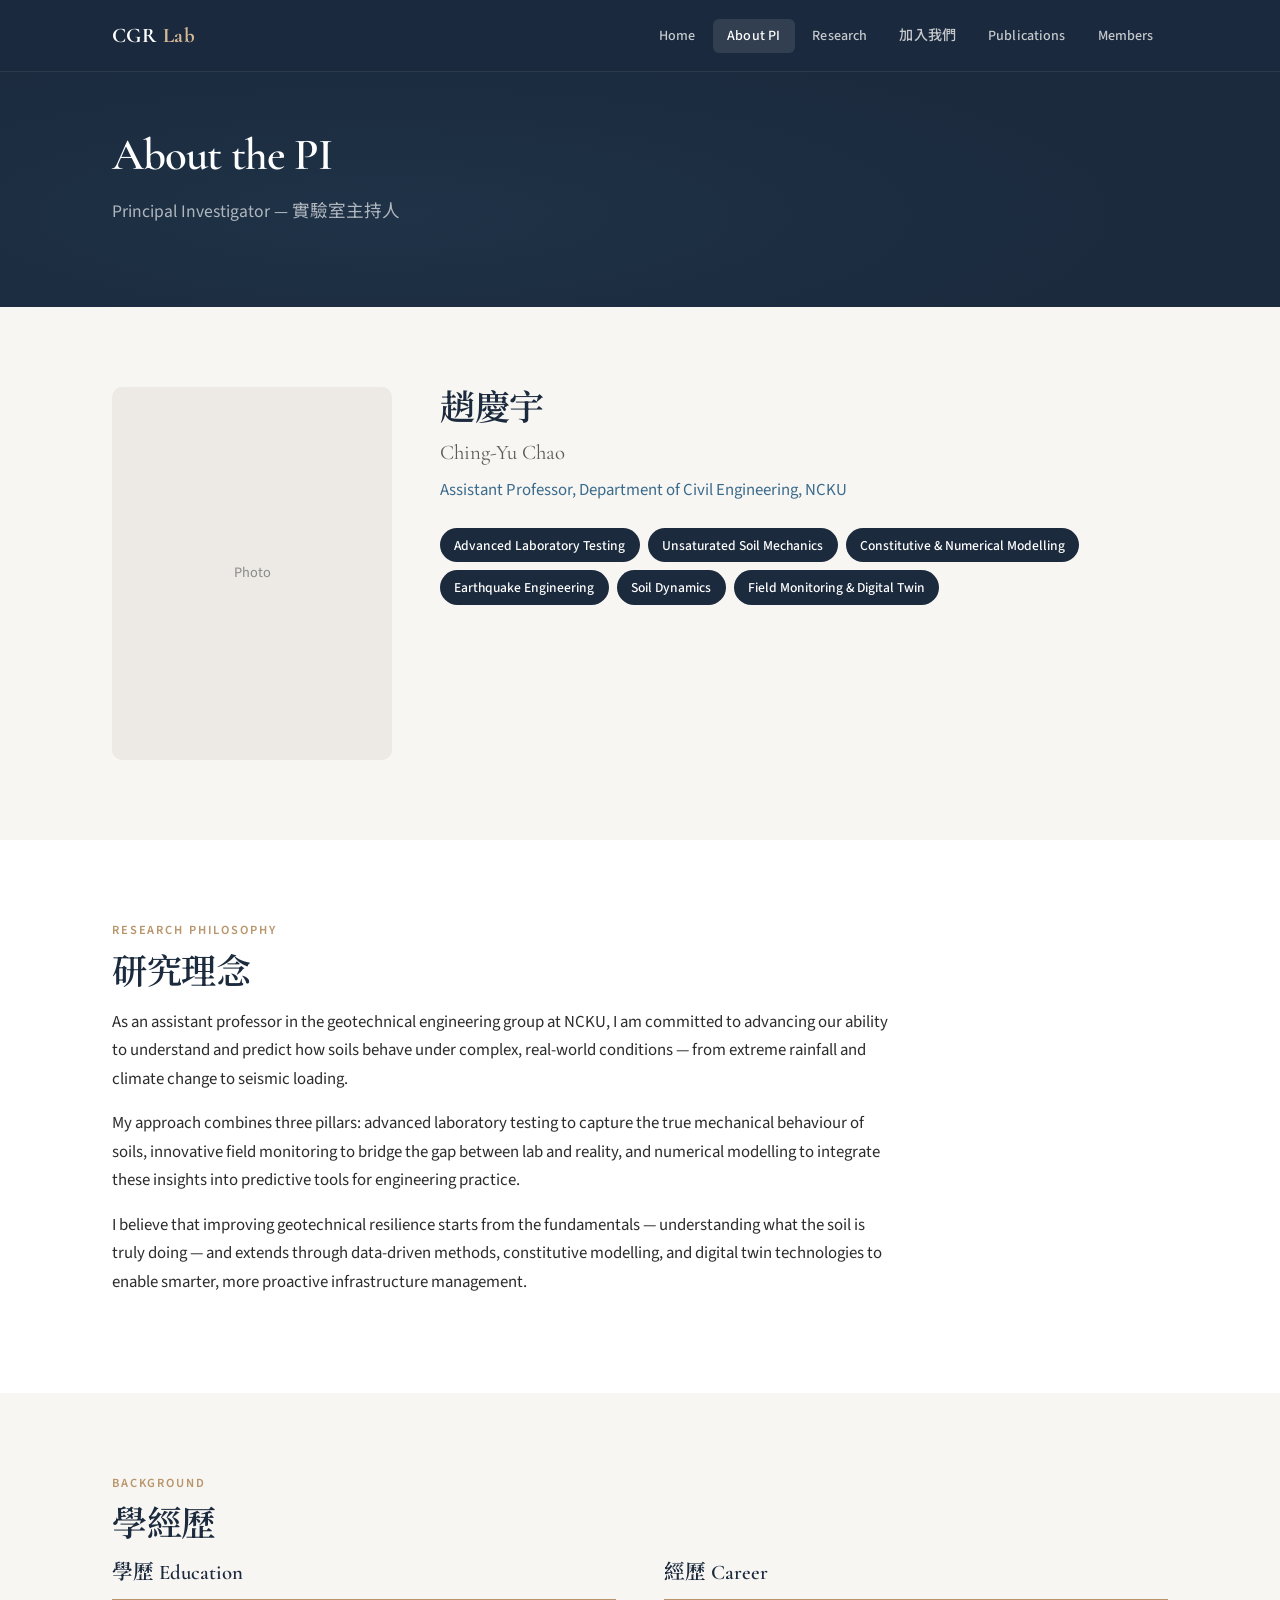
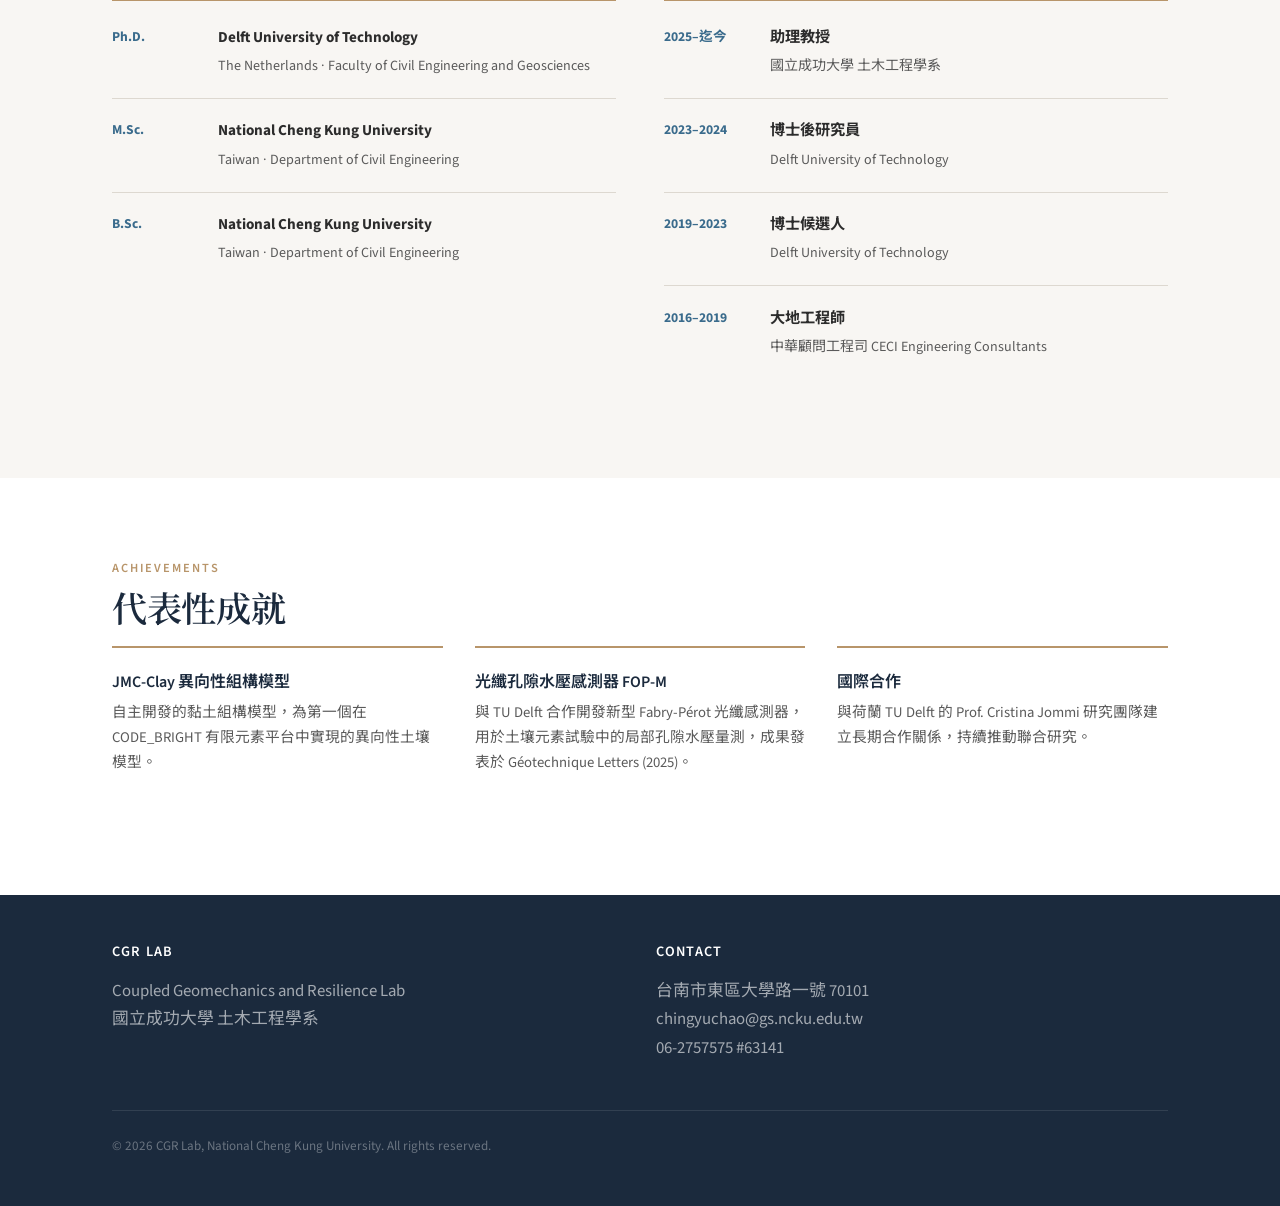
==== about.html @ b6aa6301 "Add files via upload CGR Lab website v.0" ====
<!DOCTYPE html>
<html lang="zh-Hant">
<head>
  <meta charset="UTF-8">
  <meta name="viewport" content="width=device-width, initial-scale=1.0">
  <title>About the PI — CGR Lab | NCKU</title>
  <meta name="description" content="Ching-Yu Chao, Assistant Professor at NCKU. Research on unsaturated soil mechanics, constitutive modelling, and geotechnical monitoring.">
  <link rel="stylesheet" href="style.css">
</head>
<body>

<nav class="nav">
  <div class="container">
    <a href="index.html" class="nav-logo">CGR <span>Lab</span></a>
    <ul class="nav-links" id="navLinks">
      <li><a href="index.html">Home</a></li>
      <li><a href="about.html" class="active">About PI</a></li>
      <li><a href="research.html">Research</a></li>
      <li><a href="join.html">加入我們</a></li>
      <li><a href="publications.html">Publications</a></li>
      <li><a href="members.html">Members</a></li>
    </ul>
    <button class="nav-toggle" onclick="document.getElementById('navLinks').classList.toggle('active')" aria-label="Toggle navigation">
      <span></span><span></span><span></span>
    </button>
  </div>
</nav>

<header class="page-header">
  <div class="container">
    <h1>About the PI</h1>
    <p>Principal Investigator — 實驗室主持人</p>
  </div>
</header>

<!-- Profile -->
<section>
  <div class="container">
    <div class="profile-grid">
      <div class="profile-photo">Photo</div>
      <div class="profile-info">
        <h2>趙慶宇</h2>
        <p style="font-family: var(--font-display); font-size: 1.3rem; color: var(--color-text-secondary); margin-bottom: 0.3rem;">Ching-Yu Chao</p>
        <p class="position">Assistant Professor, Department of Civil Engineering, NCKU</p>
        <ul class="expertise-list">
          <li>Advanced Laboratory Testing</li>
          <li>Unsaturated Soil Mechanics</li>
          <li>Constitutive &amp; Numerical Modelling</li>
          <li>Earthquake Engineering</li>
          <li>Soil Dynamics</li>
          <li>Field Monitoring &amp; Digital Twin</li>
        </ul>
      </div>
    </div>
  </div>
</section>

<!-- Research Philosophy -->
<section>
  <div class="container">
    <div class="section-label">Research Philosophy</div>
    <h2 class="section-title">研究理念</h2>
    <div style="max-width: 780px;">
      <p>As an assistant professor in the geotechnical engineering group at NCKU, I am committed to advancing our ability to understand and predict how soils behave under complex, real-world conditions — from extreme rainfall and climate change to seismic loading.</p>
      <p>My approach combines three pillars: advanced laboratory testing to capture the true mechanical behaviour of soils, innovative field monitoring to bridge the gap between lab and reality, and numerical modelling to integrate these insights into predictive tools for engineering practice.</p>
      <p>I believe that improving geotechnical resilience starts from the fundamentals — understanding what the soil is truly doing — and extends through data-driven methods, constitutive modelling, and digital twin technologies to enable smarter, more proactive infrastructure management.</p>
    </div>
  </div>
</section>

<!-- Education & Career -->
<section>
  <div class="container">
    <div class="section-label">Background</div>
    <h2 class="section-title">學經歷</h2>
    <div class="timeline-grid">
      <div class="timeline">
        <h3>學歷 Education</h3>
        <div class="timeline-item">
          <div class="timeline-year">Ph.D.</div>
          <div class="timeline-content">
            <strong>Delft University of Technology</strong>
            <span>The Netherlands · Faculty of Civil Engineering and Geosciences</span>
          </div>
        </div>
        <div class="timeline-item">
          <div class="timeline-year">M.Sc.</div>
          <div class="timeline-content">
            <strong>National Cheng Kung University</strong>
            <span>Taiwan · Department of Civil Engineering</span>
          </div>
        </div>
        <div class="timeline-item">
          <div class="timeline-year">B.Sc.</div>
          <div class="timeline-content">
            <strong>National Cheng Kung University</strong>
            <span>Taiwan · Department of Civil Engineering</span>
          </div>
        </div>
      </div>
      <div class="timeline">
        <h3>經歷 Career</h3>
        <div class="timeline-item">
          <div class="timeline-year">2025–迄今</div>
          <div class="timeline-content">
            <strong>助理教授</strong>
            <span>國立成功大學 土木工程學系</span>
          </div>
        </div>
        <div class="timeline-item">
          <div class="timeline-year">2023–2024</div>
          <div class="timeline-content">
            <strong>博士後研究員</strong>
            <span>Delft University of Technology</span>
          </div>
        </div>
        <div class="timeline-item">
          <div class="timeline-year">2019–2023</div>
          <div class="timeline-content">
            <strong>博士候選人</strong>
            <span>Delft University of Technology</span>
          </div>
        </div>
        <div class="timeline-item">
          <div class="timeline-year">2016–2019</div>
          <div class="timeline-content">
            <strong>大地工程師</strong>
            <span>中華顧問工程司 CECI Engineering Consultants</span>
          </div>
        </div>
      </div>
    </div>
  </div>
</section>

<!-- Key Achievements -->
<section>
  <div class="container">
    <div class="section-label">Achievements</div>
    <h2 class="section-title">代表性成就</h2>
    <div class="highlights">
      <div class="highlight-item">
        <h4>JMC-Clay 異向性組構模型</h4>
        <p>自主開發的黏土組構模型，為第一個在 CODE_BRIGHT 有限元素平台中實現的異向性土壤模型。</p>
      </div>
      <div class="highlight-item">
        <h4>光纖孔隙水壓感測器 FOP-M</h4>
        <p>與 TU Delft 合作開發新型 Fabry-Pérot 光纖感測器，用於土壤元素試驗中的局部孔隙水壓量測，成果發表於 Géotechnique Letters (2025)。</p>
      </div>
      <div class="highlight-item">
        <h4>國際合作</h4>
        <p>與荷蘭 TU Delft 的 Prof. Cristina Jommi 研究團隊建立長期合作關係，持續推動聯合研究。</p>
      </div>
    </div>
  </div>
</section>

<footer class="footer">
  <div class="container">
    <div class="footer-grid">
      <div>
        <h4>CGR Lab</h4>
        <p>Coupled Geomechanics and Resilience Lab<br>國立成功大學 土木工程學系</p>
      </div>
      <div>
        <h4>Contact</h4>
        <p>台南市東區大學路一號 70101<br>
        <a href="mailto:chingyuchao@gs.ncku.edu.tw">chingyuchao@gs.ncku.edu.tw</a><br>
        06-2757575 #63141</p>
      </div>
    </div>
    <div class="footer-bottom">&copy; 2026 CGR Lab, National Cheng Kung University. All rights reserved.</div>
  </div>
</footer>

</body>
</html>
---- style.css ----
/* ============================================
   CGR Lab — Coupled Geomechanics and Resilience Lab
   National Cheng Kung University
   ============================================ */

@import url('https://fonts.googleapis.com/css2?family=Cormorant+Garamond:ital,wght@0,400;0,600;0,700;1,400&family=Source+Sans+3:wght@300;400;500;600;700&family=Noto+Sans+TC:wght@300;400;500;700&family=Noto+Serif+TC:wght@400;600;700&display=swap');

/* --- CSS Variables --- */
:root {
  --color-bg: #f8f6f3;
  --color-bg-alt: #ffffff;
  --color-surface: #edeae5;
  --color-primary: #1b2a3d;
  --color-accent: #3a6b8c;
  --color-accent-light: #4a89ad;
  --color-earth: #b8956a;
  --color-earth-light: #d4b896;
  --color-text: #2c2c2c;
  --color-text-secondary: #5a5a5a;
  --color-text-light: #8a8a8a;
  --color-border: #ddd8d0;
  --color-white: #ffffff;

  --font-display: 'Cormorant Garamond', 'Noto Serif TC', serif;
  --font-body: 'Source Sans 3', 'Noto Sans TC', sans-serif;

  --max-width: 1120px;
  --nav-height: 72px;
}

/* --- Reset & Base --- */
*, *::before, *::after {
  margin: 0;
  padding: 0;
  box-sizing: border-box;
}

html {
  scroll-behavior: smooth;
  font-size: 16px;
}

body {
  font-family: var(--font-body);
  color: var(--color-text);
  background: var(--color-bg);
  line-height: 1.7;
  font-weight: 400;
  -webkit-font-smoothing: antialiased;
}

img {
  max-width: 100%;
  display: block;
}

a {
  color: var(--color-accent);
  text-decoration: none;
  transition: color 0.2s;
}

a:hover {
  color: var(--color-earth);
}

/* --- Typography --- */
h1, h2, h3, h4 {
  font-family: var(--font-display);
  color: var(--color-primary);
  line-height: 1.25;
  font-weight: 600;
}

h1 { font-size: 3rem; letter-spacing: -0.02em; }
h2 { font-size: 2rem; letter-spacing: -0.01em; margin-bottom: 1rem; }
h3 { font-size: 1.4rem; margin-bottom: 0.6rem; }
h4 { font-size: 1.15rem; margin-bottom: 0.4rem; }

p {
  margin-bottom: 1rem;
  font-size: 1.05rem;
}

/* --- Layout --- */
.container {
  max-width: var(--max-width);
  margin: 0 auto;
  padding: 0 2rem;
}

section {
  padding: 5rem 0;
}

section:nth-child(even) {
  background: var(--color-bg-alt);
}

/* --- Navigation --- */
.nav {
  position: fixed;
  top: 0;
  left: 0;
  right: 0;
  height: var(--nav-height);
  background: rgba(27, 42, 61, 0.97);
  backdrop-filter: blur(12px);
  z-index: 1000;
  display: flex;
  align-items: center;
  border-bottom: 1px solid rgba(255,255,255,0.08);
}

.nav .container {
  display: flex;
  justify-content: space-between;
  align-items: center;
  width: 100%;
}

.nav-logo {
  font-family: var(--font-display);
  font-size: 1.3rem;
  font-weight: 700;
  color: var(--color-white);
  letter-spacing: 0.02em;
}

.nav-logo span {
  color: var(--color-earth-light);
}

.nav-links {
  display: flex;
  list-style: none;
  gap: 0.2rem;
}

.nav-links a {
  color: rgba(255,255,255,0.75);
  font-size: 0.88rem;
  font-weight: 500;
  padding: 0.45rem 0.9rem;
  border-radius: 6px;
  transition: all 0.2s;
  letter-spacing: 0.01em;
}

.nav-links a:hover,
.nav-links a.active {
  color: var(--color-white);
  background: rgba(255,255,255,0.1);
}

.nav-toggle {
  display: none;
  background: none;
  border: none;
  cursor: pointer;
  padding: 0.5rem;
}

.nav-toggle span {
  display: block;
  width: 22px;
  height: 2px;
  background: var(--color-white);
  margin: 5px 0;
  transition: 0.3s;
}

/* --- Hero --- */
.hero {
  min-height: 92vh;
  display: flex;
  align-items: center;
  position: relative;
  background: var(--color-primary);
  overflow: hidden;
  padding-top: var(--nav-height);
}

.hero::before {
  content: '';
  position: absolute;
  top: 0;
  left: 0;
  right: 0;
  bottom: 0;
  background:
    radial-gradient(ellipse at 20% 80%, rgba(58, 107, 140, 0.15) 0%, transparent 60%),
    radial-gradient(ellipse at 80% 20%, rgba(184, 149, 106, 0.1) 0%, transparent 50%);
}

.hero-content {
  position: relative;
  z-index: 1;
  max-width: 780px;
}

.hero-label {
  display: inline-block;
  font-size: 0.82rem;
  font-weight: 600;
  letter-spacing: 0.15em;
  text-transform: uppercase;
  color: var(--color-earth-light);
  margin-bottom: 1.5rem;
  padding: 0.35rem 0;
  border-bottom: 1px solid rgba(184, 149, 106, 0.4);
}

.hero h1 {
  color: var(--color-white);
  font-size: 3.4rem;
  line-height: 1.15;
  margin-bottom: 1rem;
}

.hero-subtitle {
  font-family: var(--font-display);
  font-size: 1.35rem;
  color: rgba(255,255,255,0.65);
  margin-bottom: 2rem;
  font-weight: 400;
  font-style: italic;
}

.hero-text {
  font-size: 1.1rem;
  color: rgba(255,255,255,0.7);
  line-height: 1.8;
  max-width: 600px;
  margin-bottom: 2.5rem;
}

.hero-actions {
  display: flex;
  gap: 1rem;
  flex-wrap: wrap;
}

/* --- Buttons --- */
.btn {
  display: inline-flex;
  align-items: center;
  padding: 0.75rem 1.8rem;
  font-family: var(--font-body);
  font-size: 0.92rem;
  font-weight: 600;
  border-radius: 6px;
  transition: all 0.25s;
  cursor: pointer;
  border: none;
  letter-spacing: 0.02em;
}

.btn-primary {
  background: var(--color-earth);
  color: var(--color-white);
}

.btn-primary:hover {
  background: var(--color-earth-light);
  color: var(--color-primary);
  transform: translateY(-1px);
}

.btn-outline {
  background: transparent;
  color: var(--color-white);
  border: 1.5px solid rgba(255,255,255,0.3);
}

.btn-outline:hover {
  border-color: var(--color-white);
  color: var(--color-white);
  background: rgba(255,255,255,0.05);
}

/* --- Section Headers --- */
.section-label {
  font-size: 0.78rem;
  font-weight: 600;
  letter-spacing: 0.15em;
  text-transform: uppercase;
  color: var(--color-earth);
  margin-bottom: 0.6rem;
}

.section-title {
  font-size: 2.2rem;
  margin-bottom: 0.8rem;
}

.section-desc {
  font-size: 1.08rem;
  color: var(--color-text-secondary);
  max-width: 650px;
  margin-bottom: 3rem;
}

/* --- Cards Grid --- */
.cards-grid {
  display: grid;
  gap: 1.5rem;
}

.cards-grid.cols-3 { grid-template-columns: repeat(3, 1fr); }
.cards-grid.cols-4 { grid-template-columns: repeat(4, 1fr); }
.cards-grid.cols-2 { grid-template-columns: repeat(2, 1fr); }

.card {
  background: var(--color-bg-alt);
  border: 1px solid var(--color-border);
  border-radius: 10px;
  padding: 2rem;
  transition: all 0.3s;
}

.card:hover {
  border-color: var(--color-accent);
  transform: translateY(-3px);
  box-shadow: 0 8px 30px rgba(0,0,0,0.06);
}

.card-number {
  font-family: var(--font-display);
  font-size: 2.5rem;
  font-weight: 700;
  color: var(--color-surface);
  line-height: 1;
  margin-bottom: 1rem;
}

.card h3 {
  color: var(--color-primary);
  margin-bottom: 0.8rem;
}

.card p {
  font-size: 0.95rem;
  color: var(--color-text-secondary);
  line-height: 1.65;
}

/* --- Tags --- */
.tags {
  display: flex;
  flex-wrap: wrap;
  gap: 0.5rem;
  margin-top: 1rem;
}

.tag {
  font-size: 0.78rem;
  font-weight: 500;
  padding: 0.3rem 0.75rem;
  background: var(--color-surface);
  color: var(--color-text-secondary);
  border-radius: 20px;
}

/* --- Highlights --- */
.highlights {
  display: grid;
  grid-template-columns: repeat(3, 1fr);
  gap: 2rem;
}

.highlight-item {
  padding: 1.5rem 0;
  border-top: 2px solid var(--color-earth);
}

.highlight-item h4 {
  font-family: var(--font-body);
  font-weight: 600;
  font-size: 1rem;
  margin-bottom: 0.5rem;
}

.highlight-item p {
  font-size: 0.92rem;
  color: var(--color-text-secondary);
}

/* --- Page Header (for subpages) --- */
.page-header {
  padding: 8rem 0 4rem;
  background: var(--color-primary);
  position: relative;
}

.page-header::before {
  content: '';
  position: absolute;
  top: 0; left: 0; right: 0; bottom: 0;
  background: radial-gradient(ellipse at 30% 70%, rgba(58,107,140,0.12) 0%, transparent 60%);
}

.page-header .container {
  position: relative;
  z-index: 1;
}

.page-header h1 {
  color: var(--color-white);
  font-size: 2.8rem;
  margin-bottom: 0.8rem;
}

.page-header p {
  color: rgba(255,255,255,0.65);
  font-size: 1.1rem;
  max-width: 600px;
}

/* --- Profile Section --- */
.profile-grid {
  display: grid;
  grid-template-columns: 280px 1fr;
  gap: 3rem;
  align-items: start;
}

.profile-photo {
  width: 100%;
  aspect-ratio: 3/4;
  background: var(--color-surface);
  border-radius: 10px;
  display: flex;
  align-items: center;
  justify-content: center;
  color: var(--color-text-light);
  font-size: 0.9rem;
}

.profile-info h2 {
  font-size: 2.2rem;
  margin-bottom: 0.3rem;
}

.profile-info .position {
  font-size: 1.05rem;
  color: var(--color-accent);
  margin-bottom: 1.5rem;
}

.expertise-list {
  list-style: none;
  display: flex;
  flex-wrap: wrap;
  gap: 0.5rem;
  margin-bottom: 2rem;
}

.expertise-list li {
  font-size: 0.85rem;
  font-weight: 500;
  padding: 0.35rem 0.9rem;
  background: var(--color-primary);
  color: var(--color-white);
  border-radius: 20px;
}

/* --- Timeline --- */
.timeline-grid {
  display: grid;
  grid-template-columns: 1fr 1fr;
  gap: 3rem;
}

.timeline h3 {
  font-size: 1.3rem;
  margin-bottom: 1.5rem;
  padding-bottom: 0.8rem;
  border-bottom: 2px solid var(--color-earth);
}

.timeline-item {
  display: flex;
  gap: 1rem;
  margin-bottom: 1.2rem;
  padding-bottom: 1.2rem;
  border-bottom: 1px solid var(--color-border);
}

.timeline-item:last-child {
  border-bottom: none;
}

.timeline-year {
  font-size: 0.85rem;
  font-weight: 700;
  color: var(--color-accent);
  white-space: nowrap;
  min-width: 90px;
}

.timeline-content {
  font-size: 0.95rem;
}

.timeline-content strong {
  display: block;
  margin-bottom: 0.15rem;
}

.timeline-content span {
  color: var(--color-text-secondary);
  font-size: 0.88rem;
}

/* --- Research Directions --- */
.research-item {
  display: grid;
  grid-template-columns: 1fr 1fr;
  gap: 3rem;
  align-items: center;
  padding: 3rem 0;
  border-bottom: 1px solid var(--color-border);
}

.research-item:last-child {
  border-bottom: none;
}

.research-item.reverse {
  direction: rtl;
}

.research-item.reverse > * {
  direction: ltr;
}

.research-number {
  font-family: var(--font-display);
  font-size: 4rem;
  font-weight: 700;
  color: var(--color-surface);
  line-height: 1;
  margin-bottom: 0.5rem;
}

.research-image {
  width: 100%;
  aspect-ratio: 4/3;
  background: var(--color-surface);
  border-radius: 10px;
  display: flex;
  align-items: center;
  justify-content: center;
  color: var(--color-text-light);
  font-size: 0.9rem;
}

/* --- Blockquote --- */
blockquote {
  border-left: 3px solid var(--color-earth);
  padding: 1.2rem 1.5rem;
  margin: 1.5rem 0;
  background: rgba(184, 149, 106, 0.06);
  border-radius: 0 8px 8px 0;
  font-style: italic;
  color: var(--color-text-secondary);
  font-size: 1.05rem;
}

/* --- Project Cards --- */
.project-card {
  background: var(--color-bg-alt);
  border: 1px solid var(--color-border);
  border-radius: 12px;
  padding: 2.5rem;
  margin-bottom: 1.5rem;
}

.project-card h3 {
  font-size: 1.5rem;
  margin-bottom: 1rem;
  color: var(--color-primary);
}

.project-card .collab-badge {
  display: inline-block;
  font-size: 0.8rem;
  font-weight: 600;
  padding: 0.3rem 0.8rem;
  background: var(--color-accent);
  color: var(--color-white);
  border-radius: 20px;
  margin-top: 1rem;
}

/* --- Three Column Layout (Join page) --- */
.three-col {
  display: grid;
  grid-template-columns: repeat(3, 1fr);
  gap: 2rem;
}

.col-card {
  background: var(--color-bg-alt);
  border: 1px solid var(--color-border);
  border-radius: 10px;
  padding: 2rem;
}

.col-card h3 {
  font-size: 1.2rem;
  margin-bottom: 0.3rem;
}

.col-card .col-subtitle {
  font-size: 0.88rem;
  color: var(--color-text-secondary);
  margin-bottom: 1.2rem;
  padding-bottom: 1rem;
  border-bottom: 1px solid var(--color-border);
}

.col-card ul {
  list-style: none;
}

.col-card ul li {
  font-size: 0.95rem;
  padding: 0.5rem 0;
  border-bottom: 1px solid rgba(0,0,0,0.04);
  padding-left: 1rem;
  position: relative;
}

.col-card ul li::before {
  content: '';
  position: absolute;
  left: 0;
  top: 50%;
  width: 5px;
  height: 5px;
  background: var(--color-earth);
  border-radius: 50%;
  transform: translateY(-50%);
}

/* --- Publications --- */
.pub-section {
  margin-bottom: 3rem;
}

.pub-section h2 {
  font-size: 1.6rem;
  padding-bottom: 0.8rem;
  border-bottom: 2px solid var(--color-earth);
  margin-bottom: 1.5rem;
}

.pub-item {
  padding: 1.2rem 0;
  border-bottom: 1px solid var(--color-border);
  font-size: 0.95rem;
  line-height: 1.7;
}

.pub-item:last-child {
  border-bottom: none;
}

.pub-item .pub-number {
  font-weight: 700;
  color: var(--color-accent);
  margin-right: 0.5rem;
}

.pub-item .pub-author-me {
  font-weight: 700;
}

.pub-item .pub-journal {
  font-style: italic;
}

.pub-item .pub-badge {
  display: inline-block;
  font-size: 0.72rem;
  font-weight: 700;
  padding: 0.15rem 0.5rem;
  background: var(--color-primary);
  color: var(--color-white);
  border-radius: 3px;
  margin-left: 0.3rem;
  vertical-align: middle;
}

.pub-item a {
  font-size: 0.85rem;
  font-weight: 500;
}

/* --- Member Cards --- */
.member-grid {
  display: grid;
  grid-template-columns: repeat(3, 1fr);
  gap: 1.5rem;
}

.member-card {
  background: var(--color-bg-alt);
  border: 1px solid var(--color-border);
  border-radius: 10px;
  padding: 1.5rem;
  text-align: center;
}

.member-photo {
  width: 100px;
  height: 100px;
  background: var(--color-surface);
  border-radius: 50%;
  margin: 0 auto 1rem;
  display: flex;
  align-items: center;
  justify-content: center;
  color: var(--color-text-light);
  font-size: 0.8rem;
}

.member-card h4 {
  font-family: var(--font-body);
  font-size: 1.05rem;
  font-weight: 600;
  margin-bottom: 0.3rem;
}

.member-card .member-topic {
  font-size: 0.88rem;
  color: var(--color-text-secondary);
  margin-bottom: 0.3rem;
}

.member-card .member-year {
  font-size: 0.8rem;
  color: var(--color-text-light);
}

/* --- Learn Items --- */
.learn-grid {
  display: grid;
  grid-template-columns: repeat(3, 1fr);
  gap: 2rem;
}

.learn-item {
  text-align: center;
  padding: 2rem;
}

.learn-icon {
  font-size: 2rem;
  margin-bottom: 1rem;
}

.learn-item h4 {
  font-family: var(--font-body);
  margin-bottom: 0.5rem;
}

.learn-item p {
  font-size: 0.92rem;
  color: var(--color-text-secondary);
}

/* --- CTA Section --- */
.cta-section {
  text-align: center;
  padding: 4rem 0;
}

.cta-section h2 {
  margin-bottom: 1rem;
}

.cta-section p {
  color: var(--color-text-secondary);
  margin-bottom: 0.3rem;
}

.cta-section .btn {
  margin-top: 1.5rem;
}

/* --- Footer --- */
.footer {
  background: var(--color-primary);
  padding: 3rem 0;
  color: rgba(255,255,255,0.6);
  font-size: 0.9rem;
}

.footer-grid {
  display: grid;
  grid-template-columns: 1fr 1fr;
  gap: 2rem;
}

.footer h4 {
  color: var(--color-white);
  font-family: var(--font-body);
  font-size: 0.9rem;
  font-weight: 600;
  letter-spacing: 0.08em;
  text-transform: uppercase;
  margin-bottom: 1rem;
}

.footer a {
  color: rgba(255,255,255,0.6);
}

.footer a:hover {
  color: var(--color-earth-light);
}

.footer-bottom {
  margin-top: 2rem;
  padding-top: 1.5rem;
  border-top: 1px solid rgba(255,255,255,0.1);
  font-size: 0.82rem;
  color: rgba(255,255,255,0.35);
}

/* --- Responsive --- */
@media (max-width: 900px) {
  h1 { font-size: 2.2rem; }
  .hero h1 { font-size: 2.5rem; }
  .section-title { font-size: 1.8rem; }

  .cards-grid.cols-3,
  .cards-grid.cols-4 {
    grid-template-columns: repeat(2, 1fr);
  }

  .profile-grid {
    grid-template-columns: 200px 1fr;
    gap: 2rem;
  }

  .timeline-grid,
  .research-item,
  .three-col {
    grid-template-columns: 1fr;
  }

  .research-item.reverse {
    direction: ltr;
  }

  .highlights,
  .learn-grid {
    grid-template-columns: 1fr;
  }

  .member-grid {
    grid-template-columns: repeat(2, 1fr);
  }

  .footer-grid {
    grid-template-columns: 1fr;
  }
}

@media (max-width: 600px) {
  .hero { min-height: 80vh; }
  .hero h1 { font-size: 2rem; }
  .hero-subtitle { font-size: 1.1rem; }

  section { padding: 3rem 0; }
  .page-header { padding: 6rem 0 2.5rem; }
  .page-header h1 { font-size: 2rem; }

  .cards-grid.cols-3,
  .cards-grid.cols-4,
  .cards-grid.cols-2 {
    grid-template-columns: 1fr;
  }

  .profile-grid {
    grid-template-columns: 1fr;
    text-align: center;
  }

  .profile-photo {
    max-width: 200px;
    margin: 0 auto;
  }

  .expertise-list { justify-content: center; }

  .member-grid { grid-template-columns: 1fr; }

  .nav-links { display: none; }
  .nav-links.active {
    display: flex;
    flex-direction: column;
    position: absolute;
    top: var(--nav-height);
    left: 0;
    right: 0;
    background: var(--color-primary);
    padding: 1rem;
    border-bottom: 1px solid rgba(255,255,255,0.1);
  }
  .nav-toggle { display: block; }

  .hero-actions { flex-direction: column; }
  .btn { width: 100%; justify-content: center; }
}
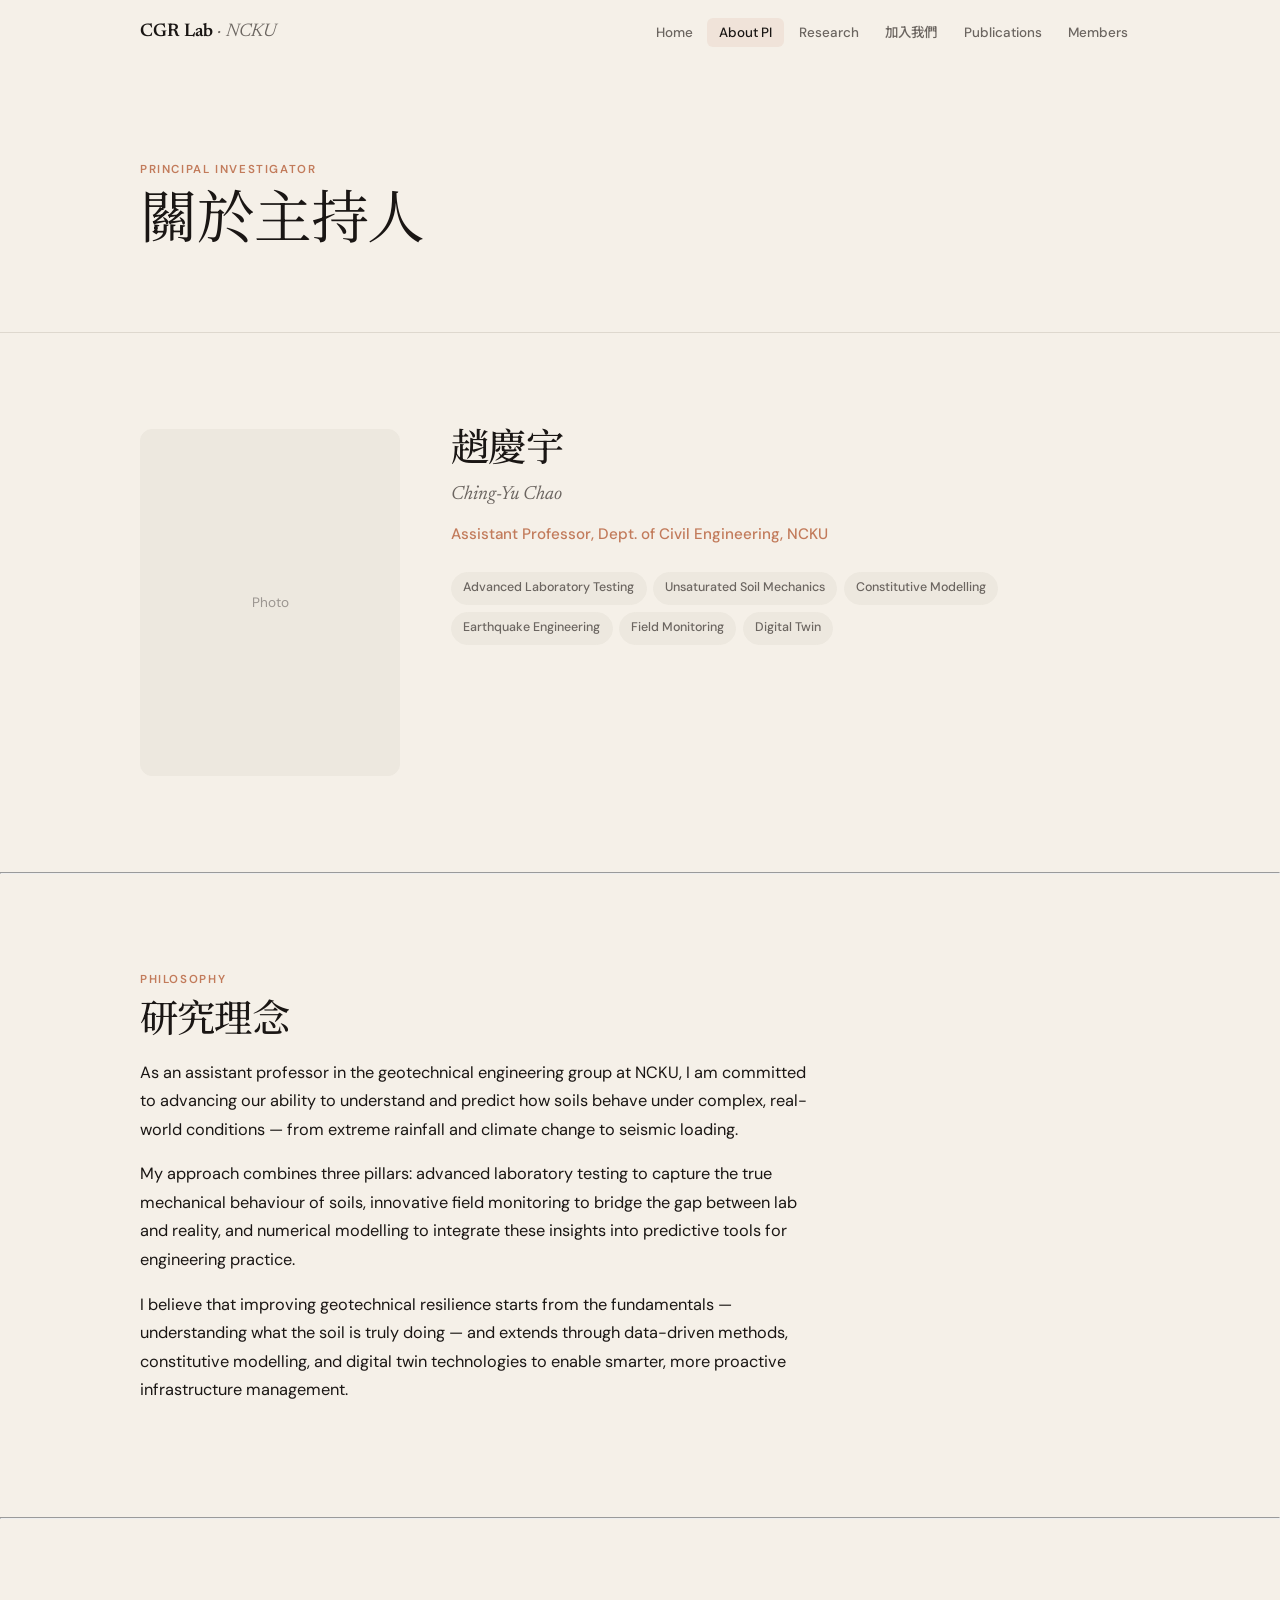
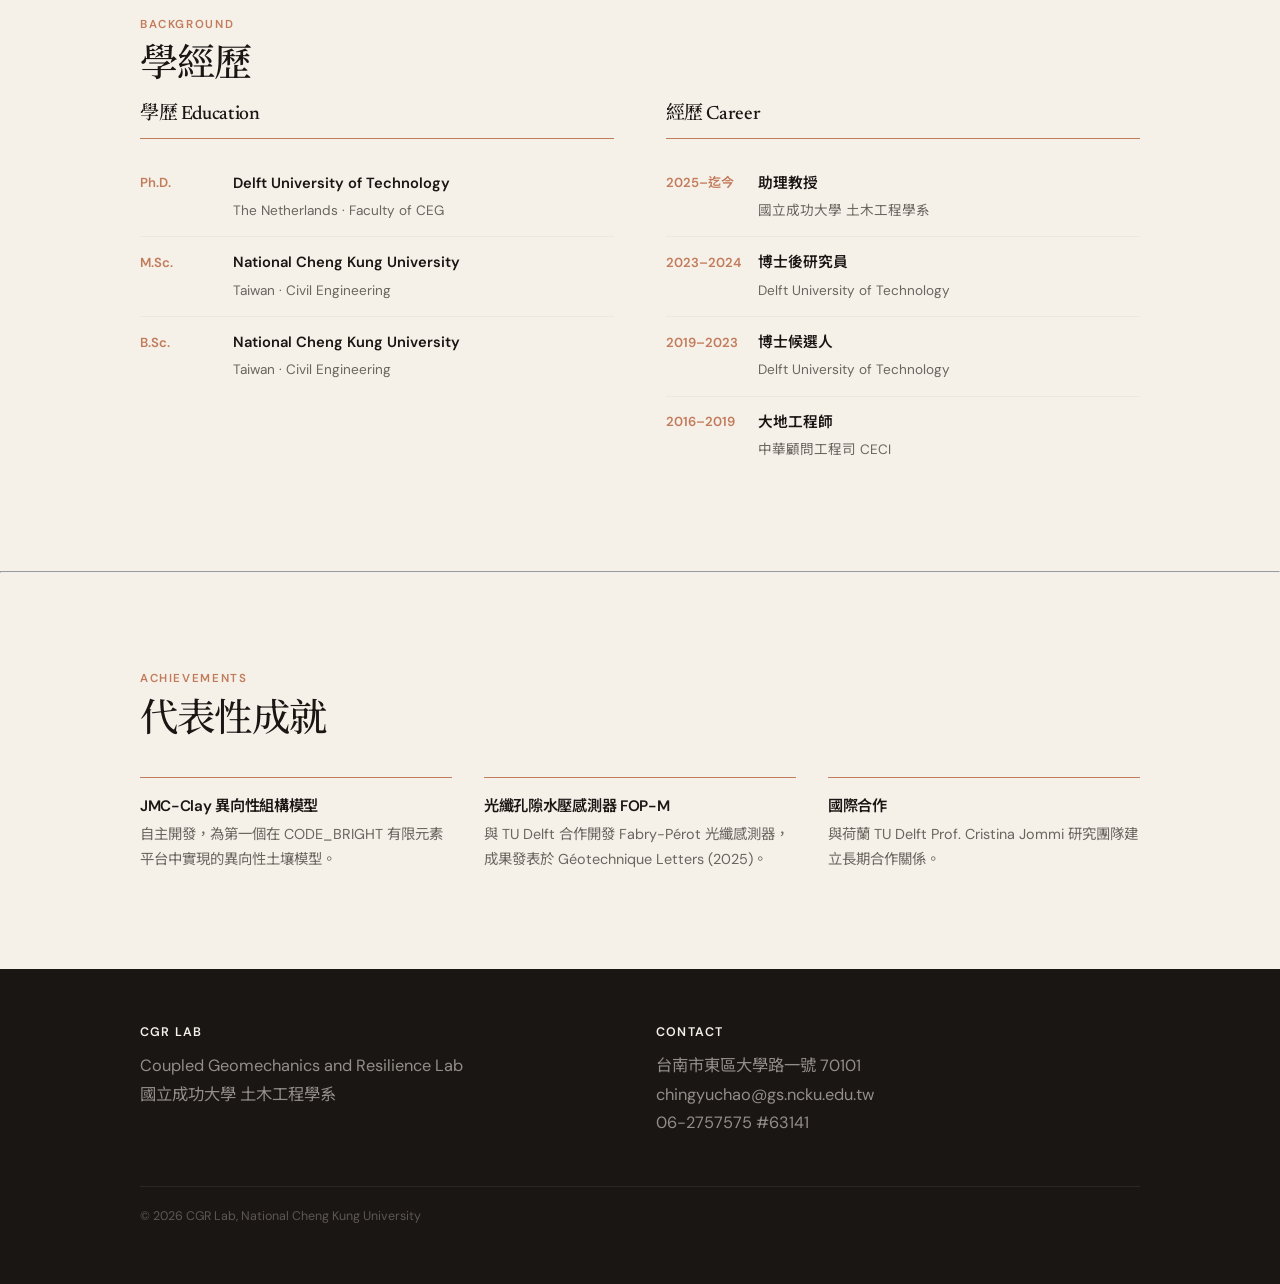
==== commit 31573894: "Add files via upload 配色從冷藍改為 Claude 風格的溫暖色調——奶油色背景 (#F5F0E8)、砂岩色 accent (#C27B5B)、深棕文字，整體感覺溫暖但專業。字型用" ====
--- a/about.html
+++ b/about.html
@@ -4,63 +4,46 @@
   <meta charset="UTF-8">
   <meta name="viewport" content="width=device-width, initial-scale=1.0">
   <title>About the PI — CGR Lab | NCKU</title>
-  <meta name="description" content="Ching-Yu Chao, Assistant Professor at NCKU. Research on unsaturated soil mechanics, constitutive modelling, and geotechnical monitoring.">
   <link rel="stylesheet" href="style.css">
 </head>
 <body>
+<nav class="nav"><div class="w"><a href="index.html" class="nav-logo">CGR Lab <em>· NCKU</em></a><ul class="nav-links"><li><a href="index.html">Home</a></li><li><a href="about.html" class="active">About PI</a></li><li><a href="research.html">Research</a></li><li><a href="join.html">加入我們</a></li><li><a href="publications.html">Publications</a></li><li><a href="members.html">Members</a></li></ul><button class="nav-toggle" aria-label="Toggle menu"><span></span><span></span><span></span></button></div></nav>
 
-<nav class="nav">
-  <div class="container">
-    <a href="index.html" class="nav-logo">CGR <span>Lab</span></a>
-    <ul class="nav-links" id="navLinks">
-      <li><a href="index.html">Home</a></li>
-      <li><a href="about.html" class="active">About PI</a></li>
-      <li><a href="research.html">Research</a></li>
-      <li><a href="join.html">加入我們</a></li>
-      <li><a href="publications.html">Publications</a></li>
-      <li><a href="members.html">Members</a></li>
-    </ul>
-    <button class="nav-toggle" onclick="document.getElementById('navLinks').classList.toggle('active')" aria-label="Toggle navigation">
-      <span></span><span></span><span></span>
-    </button>
-  </div>
-</nav>
-
-<header class="page-header">
-  <div class="container">
-    <h1>About the PI</h1>
-    <p>Principal Investigator — 實驗室主持人</p>
+<header class="page-head">
+  <div class="w">
+    <span class="label reveal">Principal Investigator</span>
+    <h1 class="reveal">關於主持人</h1>
   </div>
 </header>
 
-<!-- Profile -->
 <section>
-  <div class="container">
-    <div class="profile-grid">
+  <div class="w">
+    <div class="profile reveal">
       <div class="profile-photo">Photo</div>
-      <div class="profile-info">
-        <h2>趙慶宇</h2>
-        <p style="font-family: var(--font-display); font-size: 1.3rem; color: var(--color-text-secondary); margin-bottom: 0.3rem;">Ching-Yu Chao</p>
-        <p class="position">Assistant Professor, Department of Civil Engineering, NCKU</p>
-        <ul class="expertise-list">
-          <li>Advanced Laboratory Testing</li>
-          <li>Unsaturated Soil Mechanics</li>
-          <li>Constitutive &amp; Numerical Modelling</li>
-          <li>Earthquake Engineering</li>
-          <li>Soil Dynamics</li>
-          <li>Field Monitoring &amp; Digital Twin</li>
-        </ul>
+      <div>
+        <h2 class="profile-name">趙慶宇</h2>
+        <p class="profile-name-en">Ching-Yu Chao</p>
+        <p class="profile-pos">Assistant Professor, Dept. of Civil Engineering, NCKU</p>
+        <div class="expertise">
+          <span>Advanced Laboratory Testing</span>
+          <span>Unsaturated Soil Mechanics</span>
+          <span>Constitutive Modelling</span>
+          <span>Earthquake Engineering</span>
+          <span>Field Monitoring</span>
+          <span>Digital Twin</span>
+        </div>
       </div>
     </div>
   </div>
 </section>
 
-<!-- Research Philosophy -->
+<hr class="divider">
+
 <section>
-  <div class="container">
-    <div class="section-label">Research Philosophy</div>
-    <h2 class="section-title">研究理念</h2>
-    <div style="max-width: 780px;">
+  <div class="w">
+    <span class="label reveal">Philosophy</span>
+    <h2 class="reveal">研究理念</h2>
+    <div style="max-width:680px" class="reveal">
       <p>As an assistant professor in the geotechnical engineering group at NCKU, I am committed to advancing our ability to understand and predict how soils behave under complex, real-world conditions — from extreme rainfall and climate change to seismic loading.</p>
       <p>My approach combines three pillars: advanced laboratory testing to capture the true mechanical behaviour of soils, innovative field monitoring to bridge the gap between lab and reality, and numerical modelling to integrate these insights into predictive tools for engineering practice.</p>
       <p>I believe that improving geotechnical resilience starts from the fundamentals — understanding what the soil is truly doing — and extends through data-driven methods, constitutive modelling, and digital twin technologies to enable smarter, more proactive infrastructure management.</p>
@@ -68,110 +51,54 @@
   </div>
 </section>
 
-<!-- Education & Career -->
+<hr class="divider">
+
 <section>
-  <div class="container">
-    <div class="section-label">Background</div>
-    <h2 class="section-title">學經歷</h2>
-    <div class="timeline-grid">
-      <div class="timeline">
+  <div class="w">
+    <span class="label reveal">Background</span>
+    <h2 class="reveal">學經歷</h2>
+    <div class="tl-grid reveal">
+      <div class="tl">
         <h3>學歷 Education</h3>
-        <div class="timeline-item">
-          <div class="timeline-year">Ph.D.</div>
-          <div class="timeline-content">
-            <strong>Delft University of Technology</strong>
-            <span>The Netherlands · Faculty of Civil Engineering and Geosciences</span>
-          </div>
-        </div>
-        <div class="timeline-item">
-          <div class="timeline-year">M.Sc.</div>
-          <div class="timeline-content">
-            <strong>National Cheng Kung University</strong>
-            <span>Taiwan · Department of Civil Engineering</span>
-          </div>
-        </div>
-        <div class="timeline-item">
-          <div class="timeline-year">B.Sc.</div>
-          <div class="timeline-content">
-            <strong>National Cheng Kung University</strong>
-            <span>Taiwan · Department of Civil Engineering</span>
-          </div>
-        </div>
+        <div class="tl-item"><div class="tl-year">Ph.D.</div><div class="tl-text"><strong>Delft University of Technology</strong><span>The Netherlands · Faculty of CEG</span></div></div>
+        <div class="tl-item"><div class="tl-year">M.Sc.</div><div class="tl-text"><strong>National Cheng Kung University</strong><span>Taiwan · Civil Engineering</span></div></div>
+        <div class="tl-item"><div class="tl-year">B.Sc.</div><div class="tl-text"><strong>National Cheng Kung University</strong><span>Taiwan · Civil Engineering</span></div></div>
       </div>
-      <div class="timeline">
+      <div class="tl">
         <h3>經歷 Career</h3>
-        <div class="timeline-item">
-          <div class="timeline-year">2025–迄今</div>
-          <div class="timeline-content">
-            <strong>助理教授</strong>
-            <span>國立成功大學 土木工程學系</span>
-          </div>
-        </div>
-        <div class="timeline-item">
-          <div class="timeline-year">2023–2024</div>
-          <div class="timeline-content">
-            <strong>博士後研究員</strong>
-            <span>Delft University of Technology</span>
-          </div>
-        </div>
-        <div class="timeline-item">
-          <div class="timeline-year">2019–2023</div>
-          <div class="timeline-content">
-            <strong>博士候選人</strong>
-            <span>Delft University of Technology</span>
-          </div>
-        </div>
-        <div class="timeline-item">
-          <div class="timeline-year">2016–2019</div>
-          <div class="timeline-content">
-            <strong>大地工程師</strong>
-            <span>中華顧問工程司 CECI Engineering Consultants</span>
-          </div>
-        </div>
+        <div class="tl-item"><div class="tl-year">2025–迄今</div><div class="tl-text"><strong>助理教授</strong><span>國立成功大學 土木工程學系</span></div></div>
+        <div class="tl-item"><div class="tl-year">2023–2024</div><div class="tl-text"><strong>博士後研究員</strong><span>Delft University of Technology</span></div></div>
+        <div class="tl-item"><div class="tl-year">2019–2023</div><div class="tl-text"><strong>博士候選人</strong><span>Delft University of Technology</span></div></div>
+        <div class="tl-item"><div class="tl-year">2016–2019</div><div class="tl-text"><strong>大地工程師</strong><span>中華顧問工程司 CECI</span></div></div>
       </div>
     </div>
   </div>
 </section>
 
-<!-- Key Achievements -->
+<hr class="divider">
+
 <section>
-  <div class="container">
-    <div class="section-label">Achievements</div>
-    <h2 class="section-title">代表性成就</h2>
-    <div class="highlights">
-      <div class="highlight-item">
+  <div class="w">
+    <span class="label reveal">Achievements</span>
+    <h2 class="reveal">代表性成就</h2>
+    <div class="highlights-row reveal-group" style="margin-top:2rem">
+      <div class="hl reveal">
         <h4>JMC-Clay 異向性組構模型</h4>
-        <p>自主開發的黏土組構模型，為第一個在 CODE_BRIGHT 有限元素平台中實現的異向性土壤模型。</p>
+        <p>自主開發，為第一個在 CODE_BRIGHT 有限元素平台中實現的異向性土壤模型。</p>
       </div>
-      <div class="highlight-item">
+      <div class="hl reveal">
         <h4>光纖孔隙水壓感測器 FOP-M</h4>
-        <p>與 TU Delft 合作開發新型 Fabry-Pérot 光纖感測器，用於土壤元素試驗中的局部孔隙水壓量測，成果發表於 Géotechnique Letters (2025)。</p>
+        <p>與 TU Delft 合作開發 Fabry-Pérot 光纖感測器，成果發表於 Géotechnique Letters (2025)。</p>
       </div>
-      <div class="highlight-item">
+      <div class="hl reveal">
         <h4>國際合作</h4>
-        <p>與荷蘭 TU Delft 的 Prof. Cristina Jommi 研究團隊建立長期合作關係，持續推動聯合研究。</p>
+        <p>與荷蘭 TU Delft Prof. Cristina Jommi 研究團隊建立長期合作關係。</p>
       </div>
     </div>
   </div>
 </section>
 
-<footer class="footer">
-  <div class="container">
-    <div class="footer-grid">
-      <div>
-        <h4>CGR Lab</h4>
-        <p>Coupled Geomechanics and Resilience Lab<br>國立成功大學 土木工程學系</p>
-      </div>
-      <div>
-        <h4>Contact</h4>
-        <p>台南市東區大學路一號 70101<br>
-        <a href="mailto:chingyuchao@gs.ncku.edu.tw">chingyuchao@gs.ncku.edu.tw</a><br>
-        06-2757575 #63141</p>
-      </div>
-    </div>
-    <div class="footer-bottom">&copy; 2026 CGR Lab, National Cheng Kung University. All rights reserved.</div>
-  </div>
-</footer>
-
+<footer class="footer"><div class="w"><div class="footer-grid"><div><h4>CGR Lab</h4><p>Coupled Geomechanics and Resilience Lab<br>國立成功大學 土木工程學系</p></div><div><h4>Contact</h4><p>台南市東區大學路一號 70101<br><a href="mailto:chingyuchao@gs.ncku.edu.tw">chingyuchao@gs.ncku.edu.tw</a><br>06-2757575 #63141</p></div></div><div class="footer-bottom">&copy; 2026 CGR Lab, National Cheng Kung University</div></div></footer>
+<script src="main.js"></script>
 </body>
 </html>
--- a/style.css
+++ b/style.css
@@ -1,919 +1,449 @@
 /* ============================================
-   CGR Lab — Coupled Geomechanics and Resilience Lab
-   National Cheng Kung University
+   CGR Lab — Claude / Anthropic–Inspired Design
+   Warm · Refined · Generous Whitespace
    ============================================ */
 
-@import url('https://fonts.googleapis.com/css2?family=Cormorant+Garamond:ital,wght@0,400;0,600;0,700;1,400&family=Source+Sans+3:wght@300;400;500;600;700&family=Noto+Sans+TC:wght@300;400;500;700&family=Noto+Serif+TC:wght@400;600;700&display=swap');
-
-/* --- CSS Variables --- */
+@import url('https://fonts.googleapis.com/css2?family=Newsreader:ital,opsz,wght@0,6..72,300;0,6..72,400;0,6..72,500;0,6..72,600;1,6..72,400&family=DM+Sans:ital,wght@0,300;0,400;0,500;0,600;0,700;1,400&family=Noto+Sans+TC:wght@300;400;500;700&family=Noto+Serif+TC:wght@400;500;600&display=swap');
+
 :root {
-  --color-bg: #f8f6f3;
-  --color-bg-alt: #ffffff;
-  --color-surface: #edeae5;
-  --color-primary: #1b2a3d;
-  --color-accent: #3a6b8c;
-  --color-accent-light: #4a89ad;
-  --color-earth: #b8956a;
-  --color-earth-light: #d4b896;
-  --color-text: #2c2c2c;
-  --color-text-secondary: #5a5a5a;
-  --color-text-light: #8a8a8a;
-  --color-border: #ddd8d0;
-  --color-white: #ffffff;
-
-  --font-display: 'Cormorant Garamond', 'Noto Serif TC', serif;
-  --font-body: 'Source Sans 3', 'Noto Sans TC', sans-serif;
-
-  --max-width: 1120px;
-  --nav-height: 72px;
-}
-
-/* --- Reset & Base --- */
-*, *::before, *::after {
-  margin: 0;
-  padding: 0;
-  box-sizing: border-box;
-}
-
-html {
-  scroll-behavior: smooth;
-  font-size: 16px;
-}
-
-body {
-  font-family: var(--font-body);
-  color: var(--color-text);
-  background: var(--color-bg);
-  line-height: 1.7;
-  font-weight: 400;
-  -webkit-font-smoothing: antialiased;
-}
-
-img {
-  max-width: 100%;
-  display: block;
-}
-
-a {
-  color: var(--color-accent);
-  text-decoration: none;
-  transition: color 0.2s;
-}
-
-a:hover {
-  color: var(--color-earth);
-}
+  --bg:          #F5F0E8;
+  --bg-warm:     #EDE8DF;
+  --bg-card:     #FDFBF7;
+  --bg-dark:     #1A1614;
+  --bg-dark-alt: #2A2523;
+
+  --text:        #1A1614;
+  --text-secondary: #6B6560;
+  --text-muted:  #9B9590;
+  --text-on-dark:#F5F0E8;
+
+  --accent:      #C27B5B;
+  --accent-hover:#D4905F;
+  --accent-soft: rgba(194,123,91,0.1);
+
+  --border:      #DED8CE;
+  --border-light:#EDE8DF;
+
+  --serif:       'Newsreader', 'Noto Serif TC', Georgia, serif;
+  --sans:        'DM Sans', 'Noto Sans TC', system-ui, sans-serif;
+
+  --max-w:       1080px;
+  --nav-h:       64px;
+  --radius:      12px;
+  --radius-sm:   8px;
+}
+
+/* --- Reset --- */
+*,*::before,*::after{margin:0;padding:0;box-sizing:border-box}
+html{scroll-behavior:smooth;font-size:16px}
+
+body{
+  font-family:var(--sans);
+  color:var(--text);
+  background:var(--bg);
+  line-height:1.75;
+  font-weight:400;
+  -webkit-font-smoothing:antialiased;
+  -moz-osx-font-smoothing:grayscale;
+  overflow-x:hidden;
+}
+
+img{max-width:100%;display:block}
+a{color:var(--accent);text-decoration:none;transition:color .2s}
+a:hover{color:var(--accent-hover)}
 
 /* --- Typography --- */
-h1, h2, h3, h4 {
-  font-family: var(--font-display);
-  color: var(--color-primary);
-  line-height: 1.25;
-  font-weight: 600;
-}
-
-h1 { font-size: 3rem; letter-spacing: -0.02em; }
-h2 { font-size: 2rem; letter-spacing: -0.01em; margin-bottom: 1rem; }
-h3 { font-size: 1.4rem; margin-bottom: 0.6rem; }
-h4 { font-size: 1.15rem; margin-bottom: 0.4rem; }
-
-p {
-  margin-bottom: 1rem;
-  font-size: 1.05rem;
-}
+h1,h2,h3,h4{
+  font-family:var(--serif);
+  color:var(--text);
+  line-height:1.2;
+  font-weight:500;
+  letter-spacing:-0.02em;
+}
+h1{font-size:clamp(2.4rem,5vw,3.6rem)}
+h2{font-size:clamp(1.6rem,3vw,2.4rem);margin-bottom:.8rem}
+h3{font-size:clamp(1.15rem,2vw,1.4rem);margin-bottom:.5rem}
+h4{font-size:1.05rem;margin-bottom:.4rem;font-weight:600}
+
+p{margin-bottom:1rem;font-size:1.02rem}
 
 /* --- Layout --- */
-.container {
-  max-width: var(--max-width);
-  margin: 0 auto;
-  padding: 0 2rem;
-}
-
-section {
-  padding: 5rem 0;
-}
-
-section:nth-child(even) {
-  background: var(--color-bg-alt);
-}
+.w{max-width:var(--max-w);margin:0 auto;padding:0 clamp(1.25rem,4vw,2.5rem)}
+
+section{padding:clamp(3rem,8vw,6rem) 0}
+
+/* --- Scroll Animation --- */
+.reveal{
+  opacity:0;
+  transform:translateY(28px);
+  transition:opacity .7s cubic-bezier(.22,1,.36,1), transform .7s cubic-bezier(.22,1,.36,1);
+}
+.reveal.visible{opacity:1;transform:translateY(0)}
+
+/* stagger children */
+.reveal-group .reveal:nth-child(1){transition-delay:.05s}
+.reveal-group .reveal:nth-child(2){transition-delay:.12s}
+.reveal-group .reveal:nth-child(3){transition-delay:.19s}
+.reveal-group .reveal:nth-child(4){transition-delay:.26s}
 
 /* --- Navigation --- */
-.nav {
-  position: fixed;
-  top: 0;
-  left: 0;
-  right: 0;
-  height: var(--nav-height);
-  background: rgba(27, 42, 61, 0.97);
-  backdrop-filter: blur(12px);
-  z-index: 1000;
-  display: flex;
-  align-items: center;
-  border-bottom: 1px solid rgba(255,255,255,0.08);
-}
-
-.nav .container {
-  display: flex;
-  justify-content: space-between;
-  align-items: center;
-  width: 100%;
-}
-
-.nav-logo {
-  font-family: var(--font-display);
-  font-size: 1.3rem;
-  font-weight: 700;
-  color: var(--color-white);
-  letter-spacing: 0.02em;
-}
-
-.nav-logo span {
-  color: var(--color-earth-light);
-}
-
-.nav-links {
-  display: flex;
-  list-style: none;
-  gap: 0.2rem;
-}
-
-.nav-links a {
-  color: rgba(255,255,255,0.75);
-  font-size: 0.88rem;
-  font-weight: 500;
-  padding: 0.45rem 0.9rem;
-  border-radius: 6px;
-  transition: all 0.2s;
-  letter-spacing: 0.01em;
-}
-
-.nav-links a:hover,
-.nav-links a.active {
-  color: var(--color-white);
-  background: rgba(255,255,255,0.1);
-}
-
-.nav-toggle {
-  display: none;
-  background: none;
-  border: none;
-  cursor: pointer;
-  padding: 0.5rem;
-}
-
-.nav-toggle span {
-  display: block;
-  width: 22px;
-  height: 2px;
-  background: var(--color-white);
-  margin: 5px 0;
-  transition: 0.3s;
-}
+.nav{
+  position:fixed;top:0;left:0;right:0;
+  height:var(--nav-h);
+  z-index:999;
+  transition:background .35s, box-shadow .35s, backdrop-filter .35s;
+}
+.nav.scrolled{
+  background:rgba(245,240,232,.88);
+  backdrop-filter:blur(16px);
+  -webkit-backdrop-filter:blur(16px);
+  box-shadow:0 1px 0 var(--border);
+}
+.nav .w{display:flex;justify-content:space-between;align-items:center;height:100%}
+
+.nav-logo{
+  font-family:var(--serif);
+  font-size:1.15rem;font-weight:600;
+  color:var(--text);letter-spacing:.01em;
+}
+.nav-logo em{font-style:italic;font-weight:400;color:var(--text-secondary)}
+
+.nav-links{display:flex;list-style:none;gap:.15rem}
+.nav-links a{
+  font-size:.84rem;font-weight:500;
+  color:var(--text-secondary);
+  padding:.4rem .75rem;border-radius:6px;
+  transition:all .2s;
+}
+.nav-links a:hover,.nav-links a.active{
+  color:var(--text);background:var(--accent-soft);
+}
+
+.nav-toggle{display:none;background:none;border:none;cursor:pointer;padding:.5rem}
+.nav-toggle span{display:block;width:20px;height:1.5px;background:var(--text);margin:5px 0;transition:.3s;border-radius:1px}
 
 /* --- Hero --- */
-.hero {
-  min-height: 92vh;
-  display: flex;
-  align-items: center;
-  position: relative;
-  background: var(--color-primary);
-  overflow: hidden;
-  padding-top: var(--nav-height);
-}
-
-.hero::before {
-  content: '';
-  position: absolute;
-  top: 0;
-  left: 0;
-  right: 0;
-  bottom: 0;
-  background:
-    radial-gradient(ellipse at 20% 80%, rgba(58, 107, 140, 0.15) 0%, transparent 60%),
-    radial-gradient(ellipse at 80% 20%, rgba(184, 149, 106, 0.1) 0%, transparent 50%);
-}
-
-.hero-content {
-  position: relative;
-  z-index: 1;
-  max-width: 780px;
-}
-
-.hero-label {
-  display: inline-block;
-  font-size: 0.82rem;
-  font-weight: 600;
-  letter-spacing: 0.15em;
-  text-transform: uppercase;
-  color: var(--color-earth-light);
-  margin-bottom: 1.5rem;
-  padding: 0.35rem 0;
-  border-bottom: 1px solid rgba(184, 149, 106, 0.4);
-}
-
-.hero h1 {
-  color: var(--color-white);
-  font-size: 3.4rem;
-  line-height: 1.15;
-  margin-bottom: 1rem;
-}
-
-.hero-subtitle {
-  font-family: var(--font-display);
-  font-size: 1.35rem;
-  color: rgba(255,255,255,0.65);
-  margin-bottom: 2rem;
-  font-weight: 400;
-  font-style: italic;
-}
-
-.hero-text {
-  font-size: 1.1rem;
-  color: rgba(255,255,255,0.7);
-  line-height: 1.8;
-  max-width: 600px;
-  margin-bottom: 2.5rem;
-}
-
-.hero-actions {
-  display: flex;
-  gap: 1rem;
-  flex-wrap: wrap;
-}
+.hero{
+  min-height:100vh;min-height:100svh;
+  display:flex;align-items:center;
+  padding-top:var(--nav-h);
+  position:relative;
+  background:var(--bg);
+}
+.hero::after{
+  content:'';position:absolute;
+  bottom:0;left:0;right:0;height:1px;
+  background:var(--border);
+}
+.hero-inner{max-width:700px}
+.hero-eyebrow{
+  font-size:.78rem;font-weight:600;
+  letter-spacing:.14em;text-transform:uppercase;
+  color:var(--accent);margin-bottom:1.5rem;
+  display:flex;align-items:center;gap:.6rem;
+}
+.hero-eyebrow::before{
+  content:'';width:24px;height:1.5px;
+  background:var(--accent);display:block;
+}
+.hero h1{margin-bottom:1.2rem;font-weight:400}
+.hero h1 em{font-style:italic;color:var(--accent)}
+
+.hero-sub{
+  font-family:var(--serif);
+  font-size:clamp(1.05rem,2vw,1.25rem);
+  color:var(--text-secondary);
+  margin-bottom:2rem;
+  font-style:italic;
+  font-weight:400;
+}
+.hero-body{
+  font-size:1.05rem;color:var(--text-secondary);
+  max-width:540px;margin-bottom:2.5rem;
+}
+.hero-btns{display:flex;gap:.75rem;flex-wrap:wrap}
 
 /* --- Buttons --- */
-.btn {
-  display: inline-flex;
-  align-items: center;
-  padding: 0.75rem 1.8rem;
-  font-family: var(--font-body);
-  font-size: 0.92rem;
-  font-weight: 600;
-  border-radius: 6px;
-  transition: all 0.25s;
-  cursor: pointer;
-  border: none;
-  letter-spacing: 0.02em;
-}
-
-.btn-primary {
-  background: var(--color-earth);
-  color: var(--color-white);
-}
-
-.btn-primary:hover {
-  background: var(--color-earth-light);
-  color: var(--color-primary);
-  transform: translateY(-1px);
-}
-
-.btn-outline {
-  background: transparent;
-  color: var(--color-white);
-  border: 1.5px solid rgba(255,255,255,0.3);
-}
-
-.btn-outline:hover {
-  border-color: var(--color-white);
-  color: var(--color-white);
-  background: rgba(255,255,255,0.05);
-}
-
-/* --- Section Headers --- */
-.section-label {
-  font-size: 0.78rem;
-  font-weight: 600;
-  letter-spacing: 0.15em;
-  text-transform: uppercase;
-  color: var(--color-earth);
-  margin-bottom: 0.6rem;
-}
-
-.section-title {
-  font-size: 2.2rem;
-  margin-bottom: 0.8rem;
-}
-
-.section-desc {
-  font-size: 1.08rem;
-  color: var(--color-text-secondary);
-  max-width: 650px;
-  margin-bottom: 3rem;
-}
-
-/* --- Cards Grid --- */
-.cards-grid {
-  display: grid;
-  gap: 1.5rem;
-}
-
-.cards-grid.cols-3 { grid-template-columns: repeat(3, 1fr); }
-.cards-grid.cols-4 { grid-template-columns: repeat(4, 1fr); }
-.cards-grid.cols-2 { grid-template-columns: repeat(2, 1fr); }
-
-.card {
-  background: var(--color-bg-alt);
-  border: 1px solid var(--color-border);
-  border-radius: 10px;
-  padding: 2rem;
-  transition: all 0.3s;
-}
-
-.card:hover {
-  border-color: var(--color-accent);
-  transform: translateY(-3px);
-  box-shadow: 0 8px 30px rgba(0,0,0,0.06);
-}
-
-.card-number {
-  font-family: var(--font-display);
-  font-size: 2.5rem;
-  font-weight: 700;
-  color: var(--color-surface);
-  line-height: 1;
-  margin-bottom: 1rem;
-}
-
-.card h3 {
-  color: var(--color-primary);
-  margin-bottom: 0.8rem;
-}
-
-.card p {
-  font-size: 0.95rem;
-  color: var(--color-text-secondary);
-  line-height: 1.65;
-}
-
-/* --- Tags --- */
-.tags {
-  display: flex;
-  flex-wrap: wrap;
-  gap: 0.5rem;
-  margin-top: 1rem;
-}
-
-.tag {
-  font-size: 0.78rem;
-  font-weight: 500;
-  padding: 0.3rem 0.75rem;
-  background: var(--color-surface);
-  color: var(--color-text-secondary);
-  border-radius: 20px;
-}
+.btn{
+  display:inline-flex;align-items:center;gap:.4rem;
+  padding:.7rem 1.6rem;
+  font-family:var(--sans);font-size:.88rem;font-weight:600;
+  border-radius:100px;transition:all .25s;cursor:pointer;border:none;
+  letter-spacing:.01em;
+}
+.btn-fill{
+  background:var(--accent);color:#fff;
+}
+.btn-fill:hover{background:var(--accent-hover);color:#fff;transform:translateY(-1px)}
+.btn-ghost{
+  background:transparent;color:var(--text);
+  box-shadow:inset 0 0 0 1.5px var(--border);
+}
+.btn-ghost:hover{box-shadow:inset 0 0 0 1.5px var(--text);color:var(--text)}
+
+.btn svg{width:16px;height:16px}
+
+/* --- Labels --- */
+.label{
+  font-size:.72rem;font-weight:600;
+  letter-spacing:.14em;text-transform:uppercase;
+  color:var(--accent);margin-bottom:.6rem;
+  display:block;
+}
+.section-intro{
+  font-size:clamp(1rem,2vw,1.1rem);
+  color:var(--text-secondary);
+  max-width:580px;margin-bottom:clamp(2rem,4vw,3.5rem);
+}
+
+/* --- Cards --- */
+.grid{display:grid;gap:1.25rem}
+.grid-3{grid-template-columns:repeat(3,1fr)}
+.grid-4{grid-template-columns:repeat(4,1fr)}
+.grid-2{grid-template-columns:repeat(2,1fr)}
+
+.card{
+  background:var(--bg-card);
+  border:1px solid var(--border-light);
+  border-radius:var(--radius);
+  padding:clamp(1.5rem,3vw,2rem);
+  transition:border-color .3s, box-shadow .3s, transform .3s;
+}
+.card:hover{
+  border-color:var(--accent);
+  box-shadow:0 4px 24px rgba(26,22,20,.06);
+  transform:translateY(-2px);
+}
+
+.card-num{
+  font-family:var(--serif);font-size:2.8rem;
+  font-weight:300;color:var(--border);
+  line-height:1;margin-bottom:.8rem;
+  font-style:italic;
+}
+.card h3{color:var(--text)}
+.card p{font-size:.94rem;color:var(--text-secondary);line-height:1.65;margin-bottom:0}
 
 /* --- Highlights --- */
-.highlights {
-  display: grid;
-  grid-template-columns: repeat(3, 1fr);
-  gap: 2rem;
-}
-
-.highlight-item {
-  padding: 1.5rem 0;
-  border-top: 2px solid var(--color-earth);
-}
-
-.highlight-item h4 {
-  font-family: var(--font-body);
-  font-weight: 600;
-  font-size: 1rem;
-  margin-bottom: 0.5rem;
-}
-
-.highlight-item p {
-  font-size: 0.92rem;
-  color: var(--color-text-secondary);
-}
-
-/* --- Page Header (for subpages) --- */
-.page-header {
-  padding: 8rem 0 4rem;
-  background: var(--color-primary);
-  position: relative;
-}
-
-.page-header::before {
-  content: '';
-  position: absolute;
-  top: 0; left: 0; right: 0; bottom: 0;
-  background: radial-gradient(ellipse at 30% 70%, rgba(58,107,140,0.12) 0%, transparent 60%);
-}
-
-.page-header .container {
-  position: relative;
-  z-index: 1;
-}
-
-.page-header h1 {
-  color: var(--color-white);
-  font-size: 2.8rem;
-  margin-bottom: 0.8rem;
-}
-
-.page-header p {
-  color: rgba(255,255,255,0.65);
-  font-size: 1.1rem;
-  max-width: 600px;
-}
-
-/* --- Profile Section --- */
-.profile-grid {
-  display: grid;
-  grid-template-columns: 280px 1fr;
-  gap: 3rem;
-  align-items: start;
-}
-
-.profile-photo {
-  width: 100%;
-  aspect-ratio: 3/4;
-  background: var(--color-surface);
-  border-radius: 10px;
-  display: flex;
-  align-items: center;
-  justify-content: center;
-  color: var(--color-text-light);
-  font-size: 0.9rem;
-}
-
-.profile-info h2 {
-  font-size: 2.2rem;
-  margin-bottom: 0.3rem;
-}
-
-.profile-info .position {
-  font-size: 1.05rem;
-  color: var(--color-accent);
-  margin-bottom: 1.5rem;
-}
-
-.expertise-list {
-  list-style: none;
-  display: flex;
-  flex-wrap: wrap;
-  gap: 0.5rem;
-  margin-bottom: 2rem;
-}
-
-.expertise-list li {
-  font-size: 0.85rem;
-  font-weight: 500;
-  padding: 0.35rem 0.9rem;
-  background: var(--color-primary);
-  color: var(--color-white);
-  border-radius: 20px;
+.highlights-row{display:grid;grid-template-columns:repeat(3,1fr);gap:2rem}
+.hl{padding-top:1.2rem;border-top:1.5px solid var(--accent)}
+.hl h4{font-family:var(--sans);font-size:.95rem;font-weight:600;margin-bottom:.4rem}
+.hl p{font-size:.9rem;color:var(--text-secondary);margin-bottom:0}
+
+/* --- Page Header --- */
+.page-head{
+  padding:clamp(7rem,14vw,10rem) 0 clamp(2.5rem,5vw,4rem);
+  background:var(--bg);
+  border-bottom:1px solid var(--border);
+}
+.page-head h1{margin-bottom:.6rem;font-weight:400}
+.page-head p{color:var(--text-secondary);font-size:1.08rem;max-width:540px}
+
+/* --- Profile --- */
+.profile{display:grid;grid-template-columns:260px 1fr;gap:clamp(2rem,4vw,3.5rem);align-items:start}
+.profile-photo{
+  width:100%;aspect-ratio:3/4;
+  background:var(--bg-warm);border-radius:var(--radius);
+  display:flex;align-items:center;justify-content:center;
+  color:var(--text-muted);font-size:.85rem;
+  border:1px solid var(--border-light);
+}
+.profile-name{font-size:clamp(1.8rem,3vw,2.4rem);margin-bottom:.15rem}
+.profile-name-en{font-family:var(--serif);font-size:1.2rem;color:var(--text-secondary);font-style:italic;font-weight:400;margin-bottom:.6rem}
+.profile-pos{color:var(--accent);font-size:.95rem;font-weight:500;margin-bottom:1.5rem}
+
+.expertise{display:flex;flex-wrap:wrap;gap:.4rem;margin-bottom:1.5rem}
+.expertise span{
+  font-size:.78rem;font-weight:500;
+  padding:.3rem .7rem;
+  background:var(--bg-warm);color:var(--text-secondary);
+  border-radius:100px;border:1px solid var(--border-light);
 }
 
 /* --- Timeline --- */
-.timeline-grid {
-  display: grid;
-  grid-template-columns: 1fr 1fr;
-  gap: 3rem;
-}
-
-.timeline h3 {
-  font-size: 1.3rem;
-  margin-bottom: 1.5rem;
-  padding-bottom: 0.8rem;
-  border-bottom: 2px solid var(--color-earth);
-}
-
-.timeline-item {
-  display: flex;
-  gap: 1rem;
-  margin-bottom: 1.2rem;
-  padding-bottom: 1.2rem;
-  border-bottom: 1px solid var(--color-border);
-}
-
-.timeline-item:last-child {
-  border-bottom: none;
-}
-
-.timeline-year {
-  font-size: 0.85rem;
-  font-weight: 700;
-  color: var(--color-accent);
-  white-space: nowrap;
-  min-width: 90px;
-}
-
-.timeline-content {
-  font-size: 0.95rem;
-}
-
-.timeline-content strong {
-  display: block;
-  margin-bottom: 0.15rem;
-}
-
-.timeline-content span {
-  color: var(--color-text-secondary);
-  font-size: 0.88rem;
-}
-
-/* --- Research Directions --- */
-.research-item {
-  display: grid;
-  grid-template-columns: 1fr 1fr;
-  gap: 3rem;
-  align-items: center;
-  padding: 3rem 0;
-  border-bottom: 1px solid var(--color-border);
-}
-
-.research-item:last-child {
-  border-bottom: none;
-}
-
-.research-item.reverse {
-  direction: rtl;
-}
-
-.research-item.reverse > * {
-  direction: ltr;
-}
-
-.research-number {
-  font-family: var(--font-display);
-  font-size: 4rem;
-  font-weight: 700;
-  color: var(--color-surface);
-  line-height: 1;
-  margin-bottom: 0.5rem;
-}
-
-.research-image {
-  width: 100%;
-  aspect-ratio: 4/3;
-  background: var(--color-surface);
-  border-radius: 10px;
-  display: flex;
-  align-items: center;
-  justify-content: center;
-  color: var(--color-text-light);
-  font-size: 0.9rem;
+.tl-grid{display:grid;grid-template-columns:1fr 1fr;gap:clamp(2rem,4vw,3.5rem)}
+.tl h3{font-size:1.2rem;padding-bottom:.7rem;border-bottom:1.5px solid var(--accent);margin-bottom:1.2rem}
+.tl-item{display:flex;gap:.8rem;padding:.8rem 0;border-bottom:1px solid var(--border-light)}
+.tl-item:last-child{border-bottom:none}
+.tl-year{font-size:.82rem;font-weight:600;color:var(--accent);white-space:nowrap;min-width:80px;padding-top:.1rem}
+.tl-text{font-size:.92rem}
+.tl-text strong{display:block;margin-bottom:.1rem;font-weight:600}
+.tl-text span{color:var(--text-secondary);font-size:.85rem}
+
+/* --- Research --- */
+.r-item{
+  display:grid;grid-template-columns:1fr 1fr;gap:clamp(2rem,4vw,3.5rem);
+  align-items:center;
+  padding:clamp(2rem,5vw,3.5rem) 0;
+  border-bottom:1px solid var(--border-light);
+}
+.r-item:last-child{border-bottom:none}
+.r-item.flip{direction:rtl}
+.r-item.flip>*{direction:ltr}
+
+.r-num{font-family:var(--serif);font-size:3.5rem;font-weight:300;color:var(--border);line-height:1;margin-bottom:.5rem;font-style:italic}
+.r-img{
+  width:100%;aspect-ratio:4/3;
+  background:var(--bg-warm);border-radius:var(--radius);
+  display:flex;align-items:center;justify-content:center;
+  color:var(--text-muted);font-size:.85rem;
+  border:1px solid var(--border-light);
+}
+
+.tags{display:flex;flex-wrap:wrap;gap:.4rem;margin-top:.8rem}
+.tag{
+  font-size:.74rem;font-weight:500;
+  padding:.25rem .65rem;
+  background:var(--accent-soft);color:var(--accent);
+  border-radius:100px;
 }
 
 /* --- Blockquote --- */
-blockquote {
-  border-left: 3px solid var(--color-earth);
-  padding: 1.2rem 1.5rem;
-  margin: 1.5rem 0;
-  background: rgba(184, 149, 106, 0.06);
-  border-radius: 0 8px 8px 0;
-  font-style: italic;
-  color: var(--color-text-secondary);
-  font-size: 1.05rem;
-}
-
-/* --- Project Cards --- */
-.project-card {
-  background: var(--color-bg-alt);
-  border: 1px solid var(--color-border);
-  border-radius: 12px;
-  padding: 2.5rem;
-  margin-bottom: 1.5rem;
-}
-
-.project-card h3 {
-  font-size: 1.5rem;
-  margin-bottom: 1rem;
-  color: var(--color-primary);
-}
-
-.project-card .collab-badge {
-  display: inline-block;
-  font-size: 0.8rem;
-  font-weight: 600;
-  padding: 0.3rem 0.8rem;
-  background: var(--color-accent);
-  color: var(--color-white);
-  border-radius: 20px;
-  margin-top: 1rem;
-}
-
-/* --- Three Column Layout (Join page) --- */
-.three-col {
-  display: grid;
-  grid-template-columns: repeat(3, 1fr);
-  gap: 2rem;
-}
-
-.col-card {
-  background: var(--color-bg-alt);
-  border: 1px solid var(--color-border);
-  border-radius: 10px;
-  padding: 2rem;
-}
-
-.col-card h3 {
-  font-size: 1.2rem;
-  margin-bottom: 0.3rem;
-}
-
-.col-card .col-subtitle {
-  font-size: 0.88rem;
-  color: var(--color-text-secondary);
-  margin-bottom: 1.2rem;
-  padding-bottom: 1rem;
-  border-bottom: 1px solid var(--color-border);
-}
-
-.col-card ul {
-  list-style: none;
-}
-
-.col-card ul li {
-  font-size: 0.95rem;
-  padding: 0.5rem 0;
-  border-bottom: 1px solid rgba(0,0,0,0.04);
-  padding-left: 1rem;
-  position: relative;
-}
-
-.col-card ul li::before {
-  content: '';
-  position: absolute;
-  left: 0;
-  top: 50%;
-  width: 5px;
-  height: 5px;
-  background: var(--color-earth);
-  border-radius: 50%;
-  transform: translateY(-50%);
-}
+blockquote{
+  border-left:2px solid var(--accent);
+  padding:1rem 1.5rem;
+  margin:1.5rem 0;
+  background:var(--accent-soft);
+  border-radius:0 var(--radius-sm) var(--radius-sm) 0;
+  font-family:var(--serif);font-style:italic;
+  color:var(--text-secondary);font-size:1.05rem;
+  line-height:1.7;
+}
+
+/* --- Project --- */
+.proj{
+  background:var(--bg-card);border:1px solid var(--border-light);
+  border-radius:var(--radius);padding:clamp(1.5rem,3vw,2.5rem);
+  margin-bottom:1.25rem;
+  transition:border-color .3s;
+}
+.proj:hover{border-color:var(--accent)}
+.proj h3{font-size:1.4rem;margin-bottom:.8rem}
+.proj p{font-size:.95rem;color:var(--text-secondary)}
+.badge{
+  display:inline-block;font-size:.74rem;font-weight:600;
+  padding:.25rem .7rem;background:var(--accent);color:#fff;
+  border-radius:100px;margin-top:.8rem;
+}
+
+/* --- 3-Column (Join) --- */
+.cols-3{display:grid;grid-template-columns:repeat(3,1fr);gap:1.25rem}
+.col{
+  background:var(--bg-card);border:1px solid var(--border-light);
+  border-radius:var(--radius);padding:clamp(1.5rem,3vw,2rem);
+  transition:border-color .3s;
+}
+.col:hover{border-color:var(--accent)}
+.col h3{font-size:1.1rem}
+.col .col-sub{font-size:.85rem;color:var(--text-muted);margin-bottom:1rem;padding-bottom:.8rem;border-bottom:1px solid var(--border-light)}
+.col ul{list-style:none}
+.col li{
+  font-size:.9rem;padding:.5rem 0 .5rem 1rem;
+  border-bottom:1px solid rgba(0,0,0,.03);
+  position:relative;
+}
+.col li::before{
+  content:'';position:absolute;left:0;top:50%;
+  width:4px;height:4px;background:var(--accent);
+  border-radius:50%;transform:translateY(-50%);
+}
+
+/* --- Learn --- */
+.learn-row{display:grid;grid-template-columns:repeat(3,1fr);gap:2rem}
+.learn{text-align:center;padding:1.5rem}
+.learn-icon{font-size:1.8rem;margin-bottom:.8rem}
+.learn h4{font-family:var(--sans);font-weight:600;margin-bottom:.4rem}
+.learn p{font-size:.9rem;color:var(--text-secondary);margin-bottom:0}
 
 /* --- Publications --- */
-.pub-section {
-  margin-bottom: 3rem;
-}
-
-.pub-section h2 {
-  font-size: 1.6rem;
-  padding-bottom: 0.8rem;
-  border-bottom: 2px solid var(--color-earth);
-  margin-bottom: 1.5rem;
-}
-
-.pub-item {
-  padding: 1.2rem 0;
-  border-bottom: 1px solid var(--color-border);
-  font-size: 0.95rem;
-  line-height: 1.7;
-}
-
-.pub-item:last-child {
-  border-bottom: none;
-}
-
-.pub-item .pub-number {
-  font-weight: 700;
-  color: var(--color-accent);
-  margin-right: 0.5rem;
-}
-
-.pub-item .pub-author-me {
-  font-weight: 700;
-}
-
-.pub-item .pub-journal {
-  font-style: italic;
-}
-
-.pub-item .pub-badge {
-  display: inline-block;
-  font-size: 0.72rem;
-  font-weight: 700;
-  padding: 0.15rem 0.5rem;
-  background: var(--color-primary);
-  color: var(--color-white);
-  border-radius: 3px;
-  margin-left: 0.3rem;
-  vertical-align: middle;
-}
-
-.pub-item a {
-  font-size: 0.85rem;
-  font-weight: 500;
-}
-
-/* --- Member Cards --- */
-.member-grid {
-  display: grid;
-  grid-template-columns: repeat(3, 1fr);
-  gap: 1.5rem;
-}
-
-.member-card {
-  background: var(--color-bg-alt);
-  border: 1px solid var(--color-border);
-  border-radius: 10px;
-  padding: 1.5rem;
-  text-align: center;
-}
-
-.member-photo {
-  width: 100px;
-  height: 100px;
-  background: var(--color-surface);
-  border-radius: 50%;
-  margin: 0 auto 1rem;
-  display: flex;
-  align-items: center;
-  justify-content: center;
-  color: var(--color-text-light);
-  font-size: 0.8rem;
-}
-
-.member-card h4 {
-  font-family: var(--font-body);
-  font-size: 1.05rem;
-  font-weight: 600;
-  margin-bottom: 0.3rem;
-}
-
-.member-card .member-topic {
-  font-size: 0.88rem;
-  color: var(--color-text-secondary);
-  margin-bottom: 0.3rem;
-}
-
-.member-card .member-year {
-  font-size: 0.8rem;
-  color: var(--color-text-light);
-}
-
-/* --- Learn Items --- */
-.learn-grid {
-  display: grid;
-  grid-template-columns: repeat(3, 1fr);
-  gap: 2rem;
-}
-
-.learn-item {
-  text-align: center;
-  padding: 2rem;
-}
-
-.learn-icon {
-  font-size: 2rem;
-  margin-bottom: 1rem;
-}
-
-.learn-item h4 {
-  font-family: var(--font-body);
-  margin-bottom: 0.5rem;
-}
-
-.learn-item p {
-  font-size: 0.92rem;
-  color: var(--color-text-secondary);
-}
-
-/* --- CTA Section --- */
-.cta-section {
-  text-align: center;
-  padding: 4rem 0;
-}
-
-.cta-section h2 {
-  margin-bottom: 1rem;
-}
-
-.cta-section p {
-  color: var(--color-text-secondary);
-  margin-bottom: 0.3rem;
-}
-
-.cta-section .btn {
-  margin-top: 1.5rem;
-}
+.pub-sec{margin-bottom:2.5rem}
+.pub-sec h2{font-size:1.5rem;padding-bottom:.6rem;border-bottom:1.5px solid var(--accent);margin-bottom:1.2rem}
+.pub{
+  padding:1rem 0;border-bottom:1px solid var(--border-light);
+  font-size:.92rem;line-height:1.7;
+}
+.pub:last-child{border-bottom:none}
+.pub-n{font-weight:700;color:var(--accent);margin-right:.4rem}
+.pub-me{font-weight:700}
+.pub-j{font-style:italic}
+.pub-badge{
+  display:inline-block;font-size:.68rem;font-weight:700;
+  padding:.12rem .45rem;background:var(--bg-dark);color:var(--text-on-dark);
+  border-radius:3px;margin-left:.25rem;vertical-align:middle;
+}
+.pub a{font-size:.82rem;font-weight:500}
+
+/* --- Members --- */
+.m-grid{display:grid;grid-template-columns:repeat(3,1fr);gap:1.25rem}
+.m-card{
+  background:var(--bg-card);border:1px solid var(--border-light);
+  border-radius:var(--radius);padding:1.5rem;text-align:center;
+  transition:border-color .3s, transform .3s;
+}
+.m-card:hover{border-color:var(--accent);transform:translateY(-2px)}
+.m-photo{
+  width:88px;height:88px;background:var(--bg-warm);
+  border-radius:50%;margin:0 auto .8rem;
+  display:flex;align-items:center;justify-content:center;
+  color:var(--text-muted);font-size:.75rem;
+  border:1px solid var(--border-light);
+}
+.m-card h4{font-family:var(--sans);font-size:1rem;font-weight:600;margin-bottom:.25rem}
+.m-card .m-topic{font-size:.84rem;color:var(--text-secondary);margin-bottom:.2rem}
+.m-card .m-year{font-size:.76rem;color:var(--text-muted)}
+
+/* --- CTA --- */
+.cta{text-align:center;padding:clamp(3rem,6vw,5rem) 0}
+.cta h2{margin-bottom:.6rem}
+.cta p{color:var(--text-secondary);margin-bottom:.3rem}
 
 /* --- Footer --- */
-.footer {
-  background: var(--color-primary);
-  padding: 3rem 0;
-  color: rgba(255,255,255,0.6);
-  font-size: 0.9rem;
-}
-
-.footer-grid {
-  display: grid;
-  grid-template-columns: 1fr 1fr;
-  gap: 2rem;
-}
-
-.footer h4 {
-  color: var(--color-white);
-  font-family: var(--font-body);
-  font-size: 0.9rem;
-  font-weight: 600;
-  letter-spacing: 0.08em;
-  text-transform: uppercase;
-  margin-bottom: 1rem;
-}
-
-.footer a {
-  color: rgba(255,255,255,0.6);
-}
-
-.footer a:hover {
-  color: var(--color-earth-light);
-}
-
-.footer-bottom {
-  margin-top: 2rem;
-  padding-top: 1.5rem;
-  border-top: 1px solid rgba(255,255,255,0.1);
-  font-size: 0.82rem;
-  color: rgba(255,255,255,0.35);
-}
-
-/* --- Responsive --- */
-@media (max-width: 900px) {
-  h1 { font-size: 2.2rem; }
-  .hero h1 { font-size: 2.5rem; }
-  .section-title { font-size: 1.8rem; }
-
-  .cards-grid.cols-3,
-  .cards-grid.cols-4 {
-    grid-template-columns: repeat(2, 1fr);
+.footer{
+  background:var(--bg-dark);
+  padding:clamp(2.5rem,5vw,3.5rem) 0;
+  color:rgba(245,240,232,.55);font-size:.88rem;
+}
+.footer-grid{display:grid;grid-template-columns:1fr 1fr;gap:2rem}
+.footer h4{
+  font-family:var(--sans);font-size:.78rem;font-weight:600;
+  letter-spacing:.1em;text-transform:uppercase;
+  color:var(--text-on-dark);margin-bottom:.8rem;
+}
+.footer a{color:rgba(245,240,232,.55)}
+.footer a:hover{color:var(--accent)}
+.footer-bottom{
+  margin-top:2rem;padding-top:1.2rem;
+  border-top:1px solid rgba(245,240,232,.08);
+  font-size:.78rem;color:rgba(245,240,232,.3);
+}
+
+/* --- Divider --- */
+.divider{height:1px;background:var(--border);margin:0}
+
+/* ============ Responsive ============ */
+@media(max-width:900px){
+  .grid-3,.grid-4,.cols-3{grid-template-columns:repeat(2,1fr)}
+  .profile{grid-template-columns:200px 1fr;gap:2rem}
+  .tl-grid,.r-item{grid-template-columns:1fr}
+  .r-item.flip{direction:ltr}
+  .highlights-row,.learn-row{grid-template-columns:1fr}
+  .footer-grid{grid-template-columns:1fr}
+}
+
+@media(max-width:600px){
+  .grid-3,.grid-4,.grid-2,.cols-3,.m-grid{grid-template-columns:1fr}
+  .profile{grid-template-columns:1fr;text-align:center}
+  .profile-photo{max-width:180px;margin:0 auto}
+  .expertise{justify-content:center}
+  .hero{min-height:auto;padding-top:calc(var(--nav-h) + 3rem);padding-bottom:4rem}
+  .nav-links{
+    display:none;position:absolute;top:var(--nav-h);left:0;right:0;
+    flex-direction:column;background:rgba(245,240,232,.97);
+    backdrop-filter:blur(16px);padding:1rem clamp(1.25rem,4vw,2.5rem);
+    border-bottom:1px solid var(--border);
   }
-
-  .profile-grid {
-    grid-template-columns: 200px 1fr;
-    gap: 2rem;
-  }
-
-  .timeline-grid,
-  .research-item,
-  .three-col {
-    grid-template-columns: 1fr;
-  }
-
-  .research-item.reverse {
-    direction: ltr;
-  }
-
-  .highlights,
-  .learn-grid {
-    grid-template-columns: 1fr;
-  }
-
-  .member-grid {
-    grid-template-columns: repeat(2, 1fr);
-  }
-
-  .footer-grid {
-    grid-template-columns: 1fr;
-  }
-}
-
-@media (max-width: 600px) {
-  .hero { min-height: 80vh; }
-  .hero h1 { font-size: 2rem; }
-  .hero-subtitle { font-size: 1.1rem; }
-
-  section { padding: 3rem 0; }
-  .page-header { padding: 6rem 0 2.5rem; }
-  .page-header h1 { font-size: 2rem; }
-
-  .cards-grid.cols-3,
-  .cards-grid.cols-4,
-  .cards-grid.cols-2 {
-    grid-template-columns: 1fr;
-  }
-
-  .profile-grid {
-    grid-template-columns: 1fr;
-    text-align: center;
-  }
-
-  .profile-photo {
-    max-width: 200px;
-    margin: 0 auto;
-  }
-
-  .expertise-list { justify-content: center; }
-
-  .member-grid { grid-template-columns: 1fr; }
-
-  .nav-links { display: none; }
-  .nav-links.active {
-    display: flex;
-    flex-direction: column;
-    position: absolute;
-    top: var(--nav-height);
-    left: 0;
-    right: 0;
-    background: var(--color-primary);
-    padding: 1rem;
-    border-bottom: 1px solid rgba(255,255,255,0.1);
-  }
-  .nav-toggle { display: block; }
-
-  .hero-actions { flex-direction: column; }
-  .btn { width: 100%; justify-content: center; }
-}
+  .nav-links.open{display:flex}
+  .nav-toggle{display:block}
+  .hero-btns{flex-direction:column}
+  .hero-btns .btn{width:100%;justify-content:center}
+}
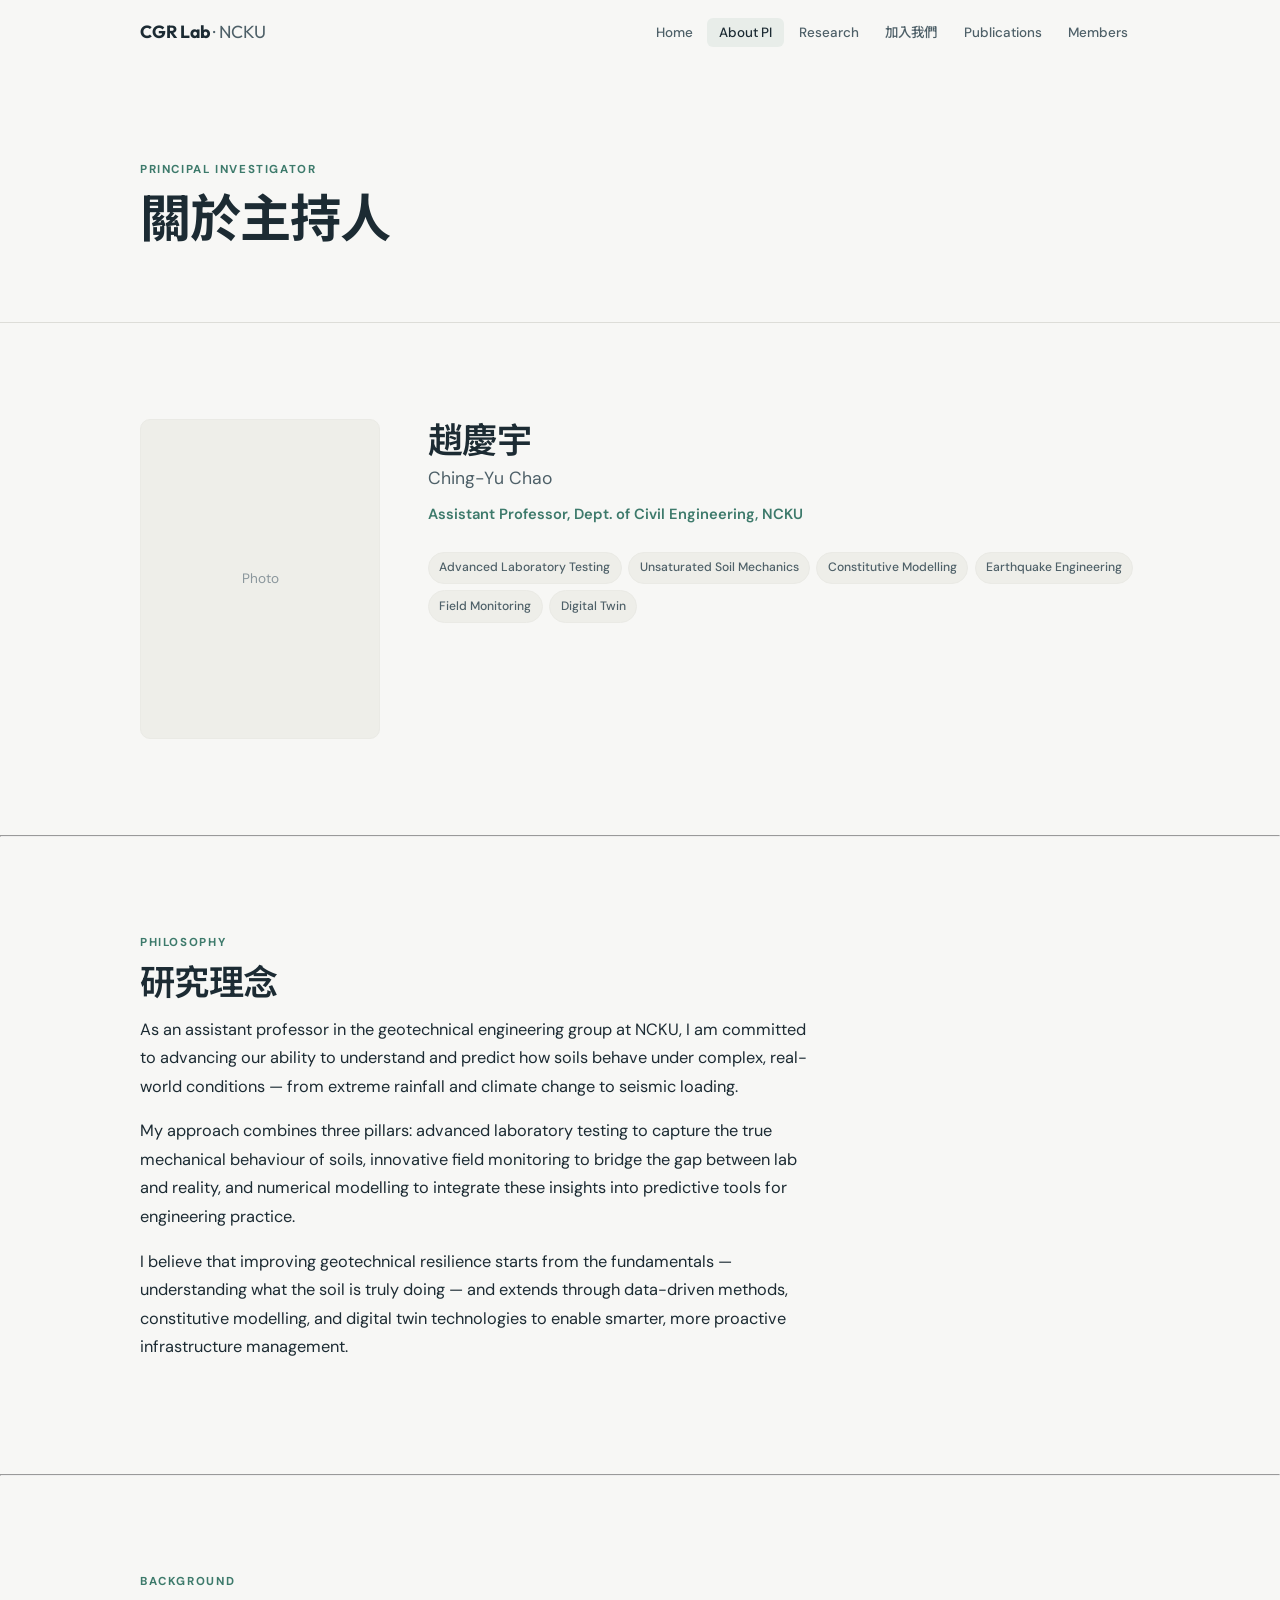
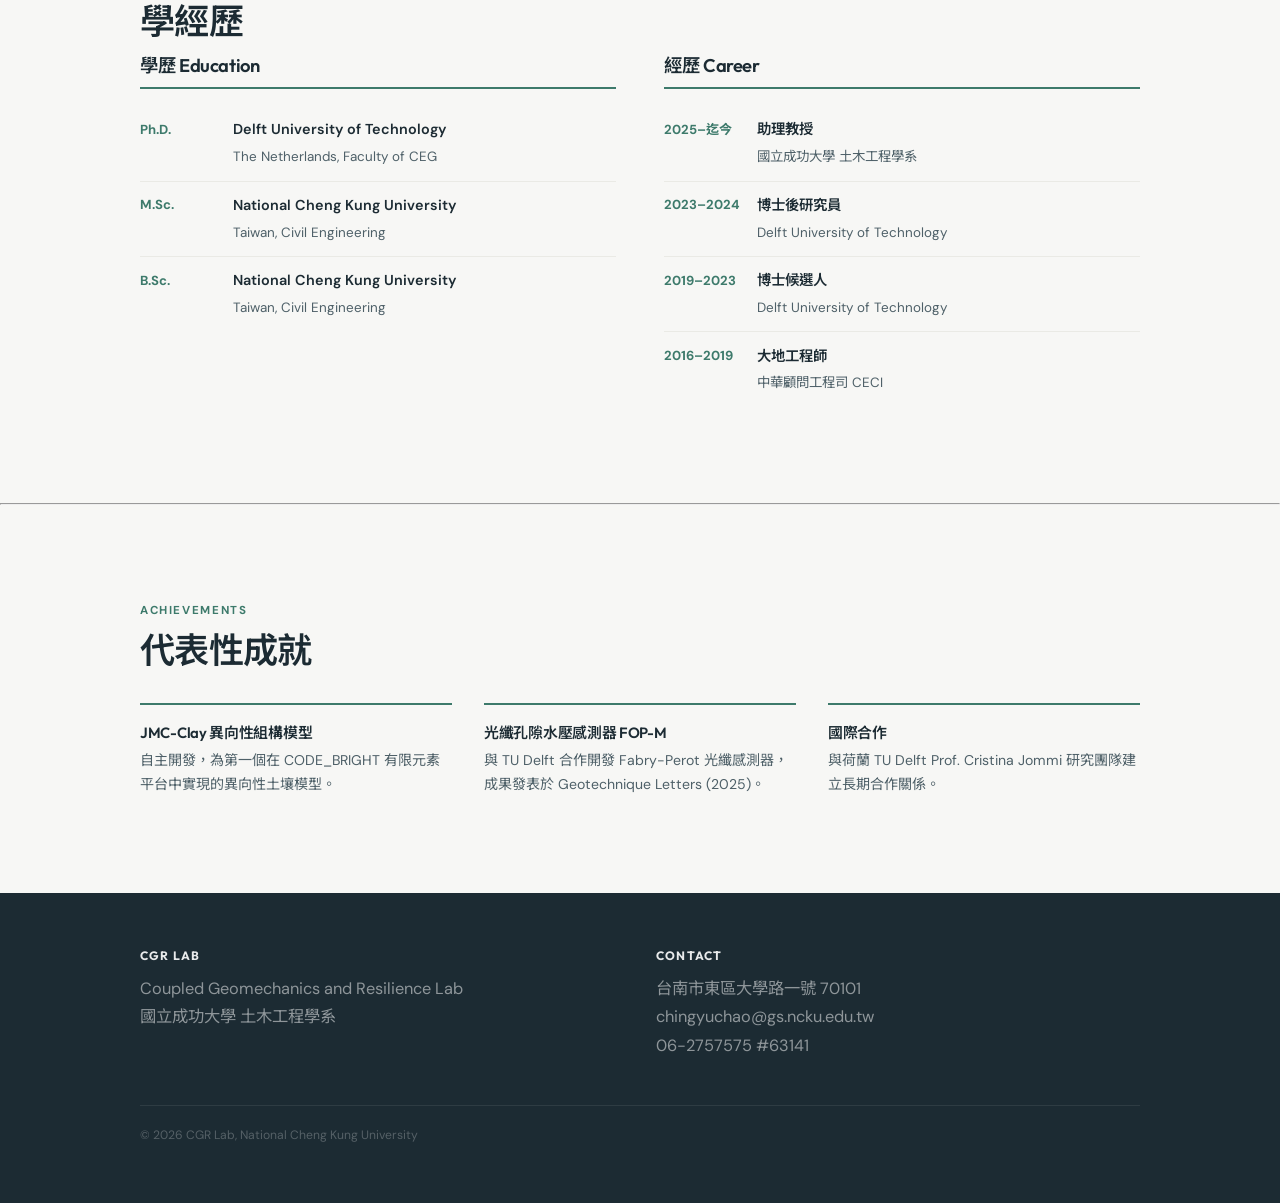
==== commit 28c3c28b: "Add files via upload 移除所有斜體——整站沒有任何 font-style: italic，標題用 Outfit（幾何感無襯線體），正文用 DM Sans，全部正體。 換配色——從" ====
--- a/about.html
+++ b/about.html
@@ -1,104 +1,12 @@
-<!DOCTYPE html>
-<html lang="zh-Hant">
-<head>
-  <meta charset="UTF-8">
-  <meta name="viewport" content="width=device-width, initial-scale=1.0">
-  <title>About the PI — CGR Lab | NCKU</title>
-  <link rel="stylesheet" href="style.css">
-</head>
-<body>
-<nav class="nav"><div class="w"><a href="index.html" class="nav-logo">CGR Lab <em>· NCKU</em></a><ul class="nav-links"><li><a href="index.html">Home</a></li><li><a href="about.html" class="active">About PI</a></li><li><a href="research.html">Research</a></li><li><a href="join.html">加入我們</a></li><li><a href="publications.html">Publications</a></li><li><a href="members.html">Members</a></li></ul><button class="nav-toggle" aria-label="Toggle menu"><span></span><span></span><span></span></button></div></nav>
-
-<header class="page-head">
-  <div class="w">
-    <span class="label reveal">Principal Investigator</span>
-    <h1 class="reveal">關於主持人</h1>
-  </div>
-</header>
-
-<section>
-  <div class="w">
-    <div class="profile reveal">
-      <div class="profile-photo">Photo</div>
-      <div>
-        <h2 class="profile-name">趙慶宇</h2>
-        <p class="profile-name-en">Ching-Yu Chao</p>
-        <p class="profile-pos">Assistant Professor, Dept. of Civil Engineering, NCKU</p>
-        <div class="expertise">
-          <span>Advanced Laboratory Testing</span>
-          <span>Unsaturated Soil Mechanics</span>
-          <span>Constitutive Modelling</span>
-          <span>Earthquake Engineering</span>
-          <span>Field Monitoring</span>
-          <span>Digital Twin</span>
-        </div>
-      </div>
-    </div>
-  </div>
-</section>
-
+<!DOCTYPE html><html lang="zh-Hant"><head><meta charset="UTF-8"><meta name="viewport" content="width=device-width,initial-scale=1.0"><title>About the PI — CGR Lab | NCKU</title><link rel="stylesheet" href="style.css"></head><body>
+<nav class="nav"><div class="w"><a href="index.html" class="nav-logo">CGR Lab <span>· NCKU</span></a><ul class="nav-links"><li><a href="index.html">Home</a></li><li><a href="about.html" class="active">About PI</a></li><li><a href="research.html">Research</a></li><li><a href="join.html">加入我們</a></li><li><a href="publications.html">Publications</a></li><li><a href="members.html">Members</a></li></ul><button class="nav-toggle" aria-label="Toggle menu"><span></span><span></span><span></span></button></div></nav>
+<header class="page-head"><div class="w"><span class="label reveal">Principal Investigator</span><h1 class="reveal">關於主持人</h1></div></header>
+<section><div class="w"><div class="profile reveal"><div class="profile-photo">Photo</div><div><h2 class="profile-name">趙慶宇</h2><p class="profile-name-en">Ching-Yu Chao</p><p class="profile-pos">Assistant Professor, Dept. of Civil Engineering, NCKU</p><div class="expertise"><span>Advanced Laboratory Testing</span><span>Unsaturated Soil Mechanics</span><span>Constitutive Modelling</span><span>Earthquake Engineering</span><span>Field Monitoring</span><span>Digital Twin</span></div></div></div></div></section>
 <hr class="divider">
-
-<section>
-  <div class="w">
-    <span class="label reveal">Philosophy</span>
-    <h2 class="reveal">研究理念</h2>
-    <div style="max-width:680px" class="reveal">
-      <p>As an assistant professor in the geotechnical engineering group at NCKU, I am committed to advancing our ability to understand and predict how soils behave under complex, real-world conditions — from extreme rainfall and climate change to seismic loading.</p>
-      <p>My approach combines three pillars: advanced laboratory testing to capture the true mechanical behaviour of soils, innovative field monitoring to bridge the gap between lab and reality, and numerical modelling to integrate these insights into predictive tools for engineering practice.</p>
-      <p>I believe that improving geotechnical resilience starts from the fundamentals — understanding what the soil is truly doing — and extends through data-driven methods, constitutive modelling, and digital twin technologies to enable smarter, more proactive infrastructure management.</p>
-    </div>
-  </div>
-</section>
-
+<section><div class="w"><span class="label reveal">Philosophy</span><h2 class="reveal">研究理念</h2><div style="max-width:680px" class="reveal"><p>As an assistant professor in the geotechnical engineering group at NCKU, I am committed to advancing our ability to understand and predict how soils behave under complex, real-world conditions — from extreme rainfall and climate change to seismic loading.</p><p>My approach combines three pillars: advanced laboratory testing to capture the true mechanical behaviour of soils, innovative field monitoring to bridge the gap between lab and reality, and numerical modelling to integrate these insights into predictive tools for engineering practice.</p><p>I believe that improving geotechnical resilience starts from the fundamentals — understanding what the soil is truly doing — and extends through data-driven methods, constitutive modelling, and digital twin technologies to enable smarter, more proactive infrastructure management.</p></div></div></section>
 <hr class="divider">
-
-<section>
-  <div class="w">
-    <span class="label reveal">Background</span>
-    <h2 class="reveal">學經歷</h2>
-    <div class="tl-grid reveal">
-      <div class="tl">
-        <h3>學歷 Education</h3>
-        <div class="tl-item"><div class="tl-year">Ph.D.</div><div class="tl-text"><strong>Delft University of Technology</strong><span>The Netherlands · Faculty of CEG</span></div></div>
-        <div class="tl-item"><div class="tl-year">M.Sc.</div><div class="tl-text"><strong>National Cheng Kung University</strong><span>Taiwan · Civil Engineering</span></div></div>
-        <div class="tl-item"><div class="tl-year">B.Sc.</div><div class="tl-text"><strong>National Cheng Kung University</strong><span>Taiwan · Civil Engineering</span></div></div>
-      </div>
-      <div class="tl">
-        <h3>經歷 Career</h3>
-        <div class="tl-item"><div class="tl-year">2025–迄今</div><div class="tl-text"><strong>助理教授</strong><span>國立成功大學 土木工程學系</span></div></div>
-        <div class="tl-item"><div class="tl-year">2023–2024</div><div class="tl-text"><strong>博士後研究員</strong><span>Delft University of Technology</span></div></div>
-        <div class="tl-item"><div class="tl-year">2019–2023</div><div class="tl-text"><strong>博士候選人</strong><span>Delft University of Technology</span></div></div>
-        <div class="tl-item"><div class="tl-year">2016–2019</div><div class="tl-text"><strong>大地工程師</strong><span>中華顧問工程司 CECI</span></div></div>
-      </div>
-    </div>
-  </div>
-</section>
-
+<section><div class="w"><span class="label reveal">Background</span><h2 class="reveal">學經歷</h2><div class="tl-grid reveal"><div class="tl"><h3>學歷 Education</h3><div class="tl-item"><div class="tl-year">Ph.D.</div><div class="tl-text"><strong>Delft University of Technology</strong><span>The Netherlands, Faculty of CEG</span></div></div><div class="tl-item"><div class="tl-year">M.Sc.</div><div class="tl-text"><strong>National Cheng Kung University</strong><span>Taiwan, Civil Engineering</span></div></div><div class="tl-item"><div class="tl-year">B.Sc.</div><div class="tl-text"><strong>National Cheng Kung University</strong><span>Taiwan, Civil Engineering</span></div></div></div><div class="tl"><h3>經歷 Career</h3><div class="tl-item"><div class="tl-year">2025–迄今</div><div class="tl-text"><strong>助理教授</strong><span>國立成功大學 土木工程學系</span></div></div><div class="tl-item"><div class="tl-year">2023–2024</div><div class="tl-text"><strong>博士後研究員</strong><span>Delft University of Technology</span></div></div><div class="tl-item"><div class="tl-year">2019–2023</div><div class="tl-text"><strong>博士候選人</strong><span>Delft University of Technology</span></div></div><div class="tl-item"><div class="tl-year">2016–2019</div><div class="tl-text"><strong>大地工程師</strong><span>中華顧問工程司 CECI</span></div></div></div></div></div></section>
 <hr class="divider">
-
-<section>
-  <div class="w">
-    <span class="label reveal">Achievements</span>
-    <h2 class="reveal">代表性成就</h2>
-    <div class="highlights-row reveal-group" style="margin-top:2rem">
-      <div class="hl reveal">
-        <h4>JMC-Clay 異向性組構模型</h4>
-        <p>自主開發，為第一個在 CODE_BRIGHT 有限元素平台中實現的異向性土壤模型。</p>
-      </div>
-      <div class="hl reveal">
-        <h4>光纖孔隙水壓感測器 FOP-M</h4>
-        <p>與 TU Delft 合作開發 Fabry-Pérot 光纖感測器，成果發表於 Géotechnique Letters (2025)。</p>
-      </div>
-      <div class="hl reveal">
-        <h4>國際合作</h4>
-        <p>與荷蘭 TU Delft Prof. Cristina Jommi 研究團隊建立長期合作關係。</p>
-      </div>
-    </div>
-  </div>
-</section>
-
-<footer class="footer"><div class="w"><div class="footer-grid"><div><h4>CGR Lab</h4><p>Coupled Geomechanics and Resilience Lab<br>國立成功大學 土木工程學系</p></div><div><h4>Contact</h4><p>台南市東區大學路一號 70101<br><a href="mailto:chingyuchao@gs.ncku.edu.tw">chingyuchao@gs.ncku.edu.tw</a><br>06-2757575 #63141</p></div></div><div class="footer-bottom">&copy; 2026 CGR Lab, National Cheng Kung University</div></div></footer>
-<script src="main.js"></script>
-</body>
-</html>
+<section><div class="w"><span class="label reveal">Achievements</span><h2 class="reveal">代表性成就</h2><div class="hl-row reveal-group" style="margin-top:2rem"><div class="hl reveal"><h4>JMC-Clay 異向性組構模型</h4><p>自主開發，為第一個在 CODE_BRIGHT 有限元素平台中實現的異向性土壤模型。</p></div><div class="hl reveal"><h4>光纖孔隙水壓感測器 FOP-M</h4><p>與 TU Delft 合作開發 Fabry-Perot 光纖感測器，成果發表於 Geotechnique Letters (2025)。</p></div><div class="hl reveal"><h4>國際合作</h4><p>與荷蘭 TU Delft Prof. Cristina Jommi 研究團隊建立長期合作關係。</p></div></div></div></section>
+<footer class="footer"><div class="w"><div class="footer-grid"><div><h4>CGR Lab</h4><p>Coupled Geomechanics and Resilience Lab<br>國立成功大學 土木工程學系</p></div><div><h4>Contact</h4><p>台南市東區大學路一號 70101<br><a href="mailto:chingyuchao@gs.ncku.edu.tw">chingyuchao@gs.ncku.edu.tw</a><br>06-2757575 #63141</p></div></div><div class="footer-bottom">© 2026 CGR Lab, National Cheng Kung University</div></div></footer>
+<script src="main.js"></script></body></html>
--- a/style.css
+++ b/style.css
@@ -1,449 +1,29 @@
-/* ============================================
-   CGR Lab — Claude / Anthropic–Inspired Design
-   Warm · Refined · Generous Whitespace
-   ============================================ */
-
-@import url('https://fonts.googleapis.com/css2?family=Newsreader:ital,opsz,wght@0,6..72,300;0,6..72,400;0,6..72,500;0,6..72,600;1,6..72,400&family=DM+Sans:ital,wght@0,300;0,400;0,500;0,600;0,700;1,400&family=Noto+Sans+TC:wght@300;400;500;700&family=Noto+Serif+TC:wght@400;500;600&display=swap');
-
-:root {
-  --bg:          #F5F0E8;
-  --bg-warm:     #EDE8DF;
-  --bg-card:     #FDFBF7;
-  --bg-dark:     #1A1614;
-  --bg-dark-alt: #2A2523;
-
-  --text:        #1A1614;
-  --text-secondary: #6B6560;
-  --text-muted:  #9B9590;
-  --text-on-dark:#F5F0E8;
-
-  --accent:      #C27B5B;
-  --accent-hover:#D4905F;
-  --accent-soft: rgba(194,123,91,0.1);
-
-  --border:      #DED8CE;
-  --border-light:#EDE8DF;
-
-  --serif:       'Newsreader', 'Noto Serif TC', Georgia, serif;
-  --sans:        'DM Sans', 'Noto Sans TC', system-ui, sans-serif;
-
-  --max-w:       1080px;
-  --nav-h:       64px;
-  --radius:      12px;
-  --radius-sm:   8px;
-}
-
-/* --- Reset --- */
-*,*::before,*::after{margin:0;padding:0;box-sizing:border-box}
-html{scroll-behavior:smooth;font-size:16px}
-
-body{
-  font-family:var(--sans);
-  color:var(--text);
-  background:var(--bg);
-  line-height:1.75;
-  font-weight:400;
-  -webkit-font-smoothing:antialiased;
-  -moz-osx-font-smoothing:grayscale;
-  overflow-x:hidden;
-}
-
-img{max-width:100%;display:block}
-a{color:var(--accent);text-decoration:none;transition:color .2s}
-a:hover{color:var(--accent-hover)}
-
-/* --- Typography --- */
-h1,h2,h3,h4{
-  font-family:var(--serif);
-  color:var(--text);
-  line-height:1.2;
-  font-weight:500;
-  letter-spacing:-0.02em;
-}
-h1{font-size:clamp(2.4rem,5vw,3.6rem)}
-h2{font-size:clamp(1.6rem,3vw,2.4rem);margin-bottom:.8rem}
-h3{font-size:clamp(1.15rem,2vw,1.4rem);margin-bottom:.5rem}
-h4{font-size:1.05rem;margin-bottom:.4rem;font-weight:600}
-
-p{margin-bottom:1rem;font-size:1.02rem}
-
-/* --- Layout --- */
-.w{max-width:var(--max-w);margin:0 auto;padding:0 clamp(1.25rem,4vw,2.5rem)}
-
-section{padding:clamp(3rem,8vw,6rem) 0}
-
-/* --- Scroll Animation --- */
-.reveal{
-  opacity:0;
-  transform:translateY(28px);
-  transition:opacity .7s cubic-bezier(.22,1,.36,1), transform .7s cubic-bezier(.22,1,.36,1);
-}
-.reveal.visible{opacity:1;transform:translateY(0)}
-
-/* stagger children */
-.reveal-group .reveal:nth-child(1){transition-delay:.05s}
-.reveal-group .reveal:nth-child(2){transition-delay:.12s}
-.reveal-group .reveal:nth-child(3){transition-delay:.19s}
-.reveal-group .reveal:nth-child(4){transition-delay:.26s}
-
-/* --- Navigation --- */
-.nav{
-  position:fixed;top:0;left:0;right:0;
-  height:var(--nav-h);
-  z-index:999;
-  transition:background .35s, box-shadow .35s, backdrop-filter .35s;
-}
-.nav.scrolled{
-  background:rgba(245,240,232,.88);
-  backdrop-filter:blur(16px);
-  -webkit-backdrop-filter:blur(16px);
-  box-shadow:0 1px 0 var(--border);
-}
-.nav .w{display:flex;justify-content:space-between;align-items:center;height:100%}
-
-.nav-logo{
-  font-family:var(--serif);
-  font-size:1.15rem;font-weight:600;
-  color:var(--text);letter-spacing:.01em;
-}
-.nav-logo em{font-style:italic;font-weight:400;color:var(--text-secondary)}
-
-.nav-links{display:flex;list-style:none;gap:.15rem}
-.nav-links a{
-  font-size:.84rem;font-weight:500;
-  color:var(--text-secondary);
-  padding:.4rem .75rem;border-radius:6px;
-  transition:all .2s;
-}
-.nav-links a:hover,.nav-links a.active{
-  color:var(--text);background:var(--accent-soft);
-}
-
-.nav-toggle{display:none;background:none;border:none;cursor:pointer;padding:.5rem}
-.nav-toggle span{display:block;width:20px;height:1.5px;background:var(--text);margin:5px 0;transition:.3s;border-radius:1px}
-
-/* --- Hero --- */
-.hero{
-  min-height:100vh;min-height:100svh;
-  display:flex;align-items:center;
-  padding-top:var(--nav-h);
-  position:relative;
-  background:var(--bg);
-}
-.hero::after{
-  content:'';position:absolute;
-  bottom:0;left:0;right:0;height:1px;
-  background:var(--border);
-}
-.hero-inner{max-width:700px}
-.hero-eyebrow{
-  font-size:.78rem;font-weight:600;
-  letter-spacing:.14em;text-transform:uppercase;
-  color:var(--accent);margin-bottom:1.5rem;
-  display:flex;align-items:center;gap:.6rem;
-}
-.hero-eyebrow::before{
-  content:'';width:24px;height:1.5px;
-  background:var(--accent);display:block;
-}
-.hero h1{margin-bottom:1.2rem;font-weight:400}
-.hero h1 em{font-style:italic;color:var(--accent)}
-
-.hero-sub{
-  font-family:var(--serif);
-  font-size:clamp(1.05rem,2vw,1.25rem);
-  color:var(--text-secondary);
-  margin-bottom:2rem;
-  font-style:italic;
-  font-weight:400;
-}
-.hero-body{
-  font-size:1.05rem;color:var(--text-secondary);
-  max-width:540px;margin-bottom:2.5rem;
-}
-.hero-btns{display:flex;gap:.75rem;flex-wrap:wrap}
-
-/* --- Buttons --- */
-.btn{
-  display:inline-flex;align-items:center;gap:.4rem;
-  padding:.7rem 1.6rem;
-  font-family:var(--sans);font-size:.88rem;font-weight:600;
-  border-radius:100px;transition:all .25s;cursor:pointer;border:none;
-  letter-spacing:.01em;
-}
-.btn-fill{
-  background:var(--accent);color:#fff;
-}
-.btn-fill:hover{background:var(--accent-hover);color:#fff;transform:translateY(-1px)}
-.btn-ghost{
-  background:transparent;color:var(--text);
-  box-shadow:inset 0 0 0 1.5px var(--border);
-}
-.btn-ghost:hover{box-shadow:inset 0 0 0 1.5px var(--text);color:var(--text)}
-
-.btn svg{width:16px;height:16px}
-
-/* --- Labels --- */
-.label{
-  font-size:.72rem;font-weight:600;
-  letter-spacing:.14em;text-transform:uppercase;
-  color:var(--accent);margin-bottom:.6rem;
-  display:block;
-}
-.section-intro{
-  font-size:clamp(1rem,2vw,1.1rem);
-  color:var(--text-secondary);
-  max-width:580px;margin-bottom:clamp(2rem,4vw,3.5rem);
-}
-
-/* --- Cards --- */
-.grid{display:grid;gap:1.25rem}
-.grid-3{grid-template-columns:repeat(3,1fr)}
-.grid-4{grid-template-columns:repeat(4,1fr)}
-.grid-2{grid-template-columns:repeat(2,1fr)}
-
-.card{
-  background:var(--bg-card);
-  border:1px solid var(--border-light);
-  border-radius:var(--radius);
-  padding:clamp(1.5rem,3vw,2rem);
-  transition:border-color .3s, box-shadow .3s, transform .3s;
-}
-.card:hover{
-  border-color:var(--accent);
-  box-shadow:0 4px 24px rgba(26,22,20,.06);
-  transform:translateY(-2px);
-}
-
-.card-num{
-  font-family:var(--serif);font-size:2.8rem;
-  font-weight:300;color:var(--border);
-  line-height:1;margin-bottom:.8rem;
-  font-style:italic;
-}
-.card h3{color:var(--text)}
-.card p{font-size:.94rem;color:var(--text-secondary);line-height:1.65;margin-bottom:0}
-
-/* --- Highlights --- */
-.highlights-row{display:grid;grid-template-columns:repeat(3,1fr);gap:2rem}
-.hl{padding-top:1.2rem;border-top:1.5px solid var(--accent)}
-.hl h4{font-family:var(--sans);font-size:.95rem;font-weight:600;margin-bottom:.4rem}
-.hl p{font-size:.9rem;color:var(--text-secondary);margin-bottom:0}
-
-/* --- Page Header --- */
-.page-head{
-  padding:clamp(7rem,14vw,10rem) 0 clamp(2.5rem,5vw,4rem);
-  background:var(--bg);
-  border-bottom:1px solid var(--border);
-}
-.page-head h1{margin-bottom:.6rem;font-weight:400}
-.page-head p{color:var(--text-secondary);font-size:1.08rem;max-width:540px}
-
-/* --- Profile --- */
-.profile{display:grid;grid-template-columns:260px 1fr;gap:clamp(2rem,4vw,3.5rem);align-items:start}
-.profile-photo{
-  width:100%;aspect-ratio:3/4;
-  background:var(--bg-warm);border-radius:var(--radius);
-  display:flex;align-items:center;justify-content:center;
-  color:var(--text-muted);font-size:.85rem;
-  border:1px solid var(--border-light);
-}
-.profile-name{font-size:clamp(1.8rem,3vw,2.4rem);margin-bottom:.15rem}
-.profile-name-en{font-family:var(--serif);font-size:1.2rem;color:var(--text-secondary);font-style:italic;font-weight:400;margin-bottom:.6rem}
-.profile-pos{color:var(--accent);font-size:.95rem;font-weight:500;margin-bottom:1.5rem}
-
-.expertise{display:flex;flex-wrap:wrap;gap:.4rem;margin-bottom:1.5rem}
-.expertise span{
-  font-size:.78rem;font-weight:500;
-  padding:.3rem .7rem;
-  background:var(--bg-warm);color:var(--text-secondary);
-  border-radius:100px;border:1px solid var(--border-light);
-}
-
-/* --- Timeline --- */
-.tl-grid{display:grid;grid-template-columns:1fr 1fr;gap:clamp(2rem,4vw,3.5rem)}
-.tl h3{font-size:1.2rem;padding-bottom:.7rem;border-bottom:1.5px solid var(--accent);margin-bottom:1.2rem}
-.tl-item{display:flex;gap:.8rem;padding:.8rem 0;border-bottom:1px solid var(--border-light)}
-.tl-item:last-child{border-bottom:none}
-.tl-year{font-size:.82rem;font-weight:600;color:var(--accent);white-space:nowrap;min-width:80px;padding-top:.1rem}
-.tl-text{font-size:.92rem}
-.tl-text strong{display:block;margin-bottom:.1rem;font-weight:600}
-.tl-text span{color:var(--text-secondary);font-size:.85rem}
-
-/* --- Research --- */
-.r-item{
-  display:grid;grid-template-columns:1fr 1fr;gap:clamp(2rem,4vw,3.5rem);
-  align-items:center;
-  padding:clamp(2rem,5vw,3.5rem) 0;
-  border-bottom:1px solid var(--border-light);
-}
-.r-item:last-child{border-bottom:none}
-.r-item.flip{direction:rtl}
-.r-item.flip>*{direction:ltr}
-
-.r-num{font-family:var(--serif);font-size:3.5rem;font-weight:300;color:var(--border);line-height:1;margin-bottom:.5rem;font-style:italic}
-.r-img{
-  width:100%;aspect-ratio:4/3;
-  background:var(--bg-warm);border-radius:var(--radius);
-  display:flex;align-items:center;justify-content:center;
-  color:var(--text-muted);font-size:.85rem;
-  border:1px solid var(--border-light);
-}
-
-.tags{display:flex;flex-wrap:wrap;gap:.4rem;margin-top:.8rem}
-.tag{
-  font-size:.74rem;font-weight:500;
-  padding:.25rem .65rem;
-  background:var(--accent-soft);color:var(--accent);
-  border-radius:100px;
-}
-
-/* --- Blockquote --- */
-blockquote{
-  border-left:2px solid var(--accent);
-  padding:1rem 1.5rem;
-  margin:1.5rem 0;
-  background:var(--accent-soft);
-  border-radius:0 var(--radius-sm) var(--radius-sm) 0;
-  font-family:var(--serif);font-style:italic;
-  color:var(--text-secondary);font-size:1.05rem;
-  line-height:1.7;
-}
-
-/* --- Project --- */
-.proj{
-  background:var(--bg-card);border:1px solid var(--border-light);
-  border-radius:var(--radius);padding:clamp(1.5rem,3vw,2.5rem);
-  margin-bottom:1.25rem;
-  transition:border-color .3s;
-}
-.proj:hover{border-color:var(--accent)}
-.proj h3{font-size:1.4rem;margin-bottom:.8rem}
-.proj p{font-size:.95rem;color:var(--text-secondary)}
-.badge{
-  display:inline-block;font-size:.74rem;font-weight:600;
-  padding:.25rem .7rem;background:var(--accent);color:#fff;
-  border-radius:100px;margin-top:.8rem;
-}
-
-/* --- 3-Column (Join) --- */
-.cols-3{display:grid;grid-template-columns:repeat(3,1fr);gap:1.25rem}
-.col{
-  background:var(--bg-card);border:1px solid var(--border-light);
-  border-radius:var(--radius);padding:clamp(1.5rem,3vw,2rem);
-  transition:border-color .3s;
-}
-.col:hover{border-color:var(--accent)}
-.col h3{font-size:1.1rem}
-.col .col-sub{font-size:.85rem;color:var(--text-muted);margin-bottom:1rem;padding-bottom:.8rem;border-bottom:1px solid var(--border-light)}
-.col ul{list-style:none}
-.col li{
-  font-size:.9rem;padding:.5rem 0 .5rem 1rem;
-  border-bottom:1px solid rgba(0,0,0,.03);
-  position:relative;
-}
-.col li::before{
-  content:'';position:absolute;left:0;top:50%;
-  width:4px;height:4px;background:var(--accent);
-  border-radius:50%;transform:translateY(-50%);
-}
-
-/* --- Learn --- */
-.learn-row{display:grid;grid-template-columns:repeat(3,1fr);gap:2rem}
-.learn{text-align:center;padding:1.5rem}
-.learn-icon{font-size:1.8rem;margin-bottom:.8rem}
-.learn h4{font-family:var(--sans);font-weight:600;margin-bottom:.4rem}
-.learn p{font-size:.9rem;color:var(--text-secondary);margin-bottom:0}
-
-/* --- Publications --- */
-.pub-sec{margin-bottom:2.5rem}
-.pub-sec h2{font-size:1.5rem;padding-bottom:.6rem;border-bottom:1.5px solid var(--accent);margin-bottom:1.2rem}
-.pub{
-  padding:1rem 0;border-bottom:1px solid var(--border-light);
-  font-size:.92rem;line-height:1.7;
-}
-.pub:last-child{border-bottom:none}
-.pub-n{font-weight:700;color:var(--accent);margin-right:.4rem}
-.pub-me{font-weight:700}
-.pub-j{font-style:italic}
-.pub-badge{
-  display:inline-block;font-size:.68rem;font-weight:700;
-  padding:.12rem .45rem;background:var(--bg-dark);color:var(--text-on-dark);
-  border-radius:3px;margin-left:.25rem;vertical-align:middle;
-}
-.pub a{font-size:.82rem;font-weight:500}
-
-/* --- Members --- */
-.m-grid{display:grid;grid-template-columns:repeat(3,1fr);gap:1.25rem}
-.m-card{
-  background:var(--bg-card);border:1px solid var(--border-light);
-  border-radius:var(--radius);padding:1.5rem;text-align:center;
-  transition:border-color .3s, transform .3s;
-}
-.m-card:hover{border-color:var(--accent);transform:translateY(-2px)}
-.m-photo{
-  width:88px;height:88px;background:var(--bg-warm);
-  border-radius:50%;margin:0 auto .8rem;
-  display:flex;align-items:center;justify-content:center;
-  color:var(--text-muted);font-size:.75rem;
-  border:1px solid var(--border-light);
-}
-.m-card h4{font-family:var(--sans);font-size:1rem;font-weight:600;margin-bottom:.25rem}
-.m-card .m-topic{font-size:.84rem;color:var(--text-secondary);margin-bottom:.2rem}
-.m-card .m-year{font-size:.76rem;color:var(--text-muted)}
-
-/* --- CTA --- */
-.cta{text-align:center;padding:clamp(3rem,6vw,5rem) 0}
-.cta h2{margin-bottom:.6rem}
-.cta p{color:var(--text-secondary);margin-bottom:.3rem}
-
-/* --- Footer --- */
-.footer{
-  background:var(--bg-dark);
-  padding:clamp(2.5rem,5vw,3.5rem) 0;
-  color:rgba(245,240,232,.55);font-size:.88rem;
-}
-.footer-grid{display:grid;grid-template-columns:1fr 1fr;gap:2rem}
-.footer h4{
-  font-family:var(--sans);font-size:.78rem;font-weight:600;
-  letter-spacing:.1em;text-transform:uppercase;
-  color:var(--text-on-dark);margin-bottom:.8rem;
-}
-.footer a{color:rgba(245,240,232,.55)}
-.footer a:hover{color:var(--accent)}
-.footer-bottom{
-  margin-top:2rem;padding-top:1.2rem;
-  border-top:1px solid rgba(245,240,232,.08);
-  font-size:.78rem;color:rgba(245,240,232,.3);
-}
-
-/* --- Divider --- */
+@import url('https://fonts.googleapis.com/css2?family=Outfit:wght@300;400;500;600;700&family=DM+Sans:wght@300;400;500;600;700&family=Noto+Sans+TC:wght@300;400;500;700&display=swap');
+:root{--bg:#F7F7F5;--bg-alt:#EEEEE9;--bg-card:#FFF;--bg-dark:#1C2B33;--text:#1C2B33;--text-2:#4E6068;--text-3:#8A969C;--accent:#3D7A6B;--accent-h:#4A9484;--accent-s:rgba(61,122,107,.08);--border:#DDDDD8;--border-lt:#EAEAE5;--hd:'Outfit','Noto Sans TC',system-ui,sans-serif;--bd:'DM Sans','Noto Sans TC',system-ui,sans-serif;--mw:1080px;--nh:64px;--r:10px}
+*,*::before,*::after{margin:0;padding:0;box-sizing:border-box}html{scroll-behavior:smooth;font-size:16px}body{font-family:var(--bd);color:var(--text);background:var(--bg);line-height:1.75;-webkit-font-smoothing:antialiased;overflow-x:hidden}img{max-width:100%;display:block}a{color:var(--accent);text-decoration:none;transition:color .2s}a:hover{color:var(--accent-h)}
+h1,h2,h3,h4{font-family:var(--hd);color:var(--text);line-height:1.2;font-weight:600;letter-spacing:-.02em}h1{font-size:clamp(2.2rem,5vw,3.2rem)}h2{font-size:clamp(1.5rem,3vw,2.2rem);margin-bottom:.8rem}h3{font-size:clamp(1.1rem,2vw,1.3rem);margin-bottom:.5rem}h4{font-size:1rem;margin-bottom:.4rem;font-weight:600}p{margin-bottom:1rem;font-size:1.02rem}
+.w{max-width:var(--mw);margin:0 auto;padding:0 clamp(1.25rem,4vw,2.5rem)}section{padding:clamp(3rem,8vw,6rem) 0}
+.reveal{opacity:0;transform:translateY(24px);transition:opacity .65s cubic-bezier(.22,1,.36,1),transform .65s cubic-bezier(.22,1,.36,1)}.reveal.visible{opacity:1;transform:translateY(0)}.reveal-group .reveal:nth-child(1){transition-delay:.05s}.reveal-group .reveal:nth-child(2){transition-delay:.12s}.reveal-group .reveal:nth-child(3){transition-delay:.19s}.reveal-group .reveal:nth-child(4){transition-delay:.26s}
+.nav{position:fixed;top:0;left:0;right:0;height:var(--nh);z-index:999;transition:background .3s,box-shadow .3s}.nav.scrolled{background:rgba(247,247,245,.92);backdrop-filter:blur(14px);-webkit-backdrop-filter:blur(14px);box-shadow:0 1px 0 var(--border)}.nav .w{display:flex;justify-content:space-between;align-items:center;height:100%}.nav-logo{font-family:var(--hd);font-size:1.1rem;font-weight:700;color:var(--text)}.nav-logo span{font-weight:400;color:var(--text-2)}.nav-links{display:flex;list-style:none;gap:.15rem}.nav-links a{font-size:.84rem;font-weight:500;color:var(--text-2);padding:.4rem .75rem;border-radius:6px;transition:all .2s}.nav-links a:hover,.nav-links a.active{color:var(--text);background:var(--accent-s)}.nav-toggle{display:none;background:none;border:none;cursor:pointer;padding:.5rem}.nav-toggle span{display:block;width:20px;height:1.5px;background:var(--text);margin:5px 0;border-radius:1px}
+.hero{min-height:100vh;min-height:100svh;display:flex;align-items:center;padding-top:var(--nh);background:var(--bg);position:relative}.hero::after{content:'';position:absolute;bottom:0;left:0;right:0;height:1px;background:var(--border)}.hero-inner{max-width:680px}.hero-eyebrow{font-size:.76rem;font-weight:600;letter-spacing:.14em;text-transform:uppercase;color:var(--accent);margin-bottom:1.5rem;display:flex;align-items:center;gap:.6rem}.hero-eyebrow::before{content:'';width:24px;height:1.5px;background:var(--accent)}.hero h1{margin-bottom:1.2rem;font-weight:700}.hero-sub{font-size:clamp(1.05rem,2vw,1.2rem);color:var(--text-2);margin-bottom:1.8rem}.hero-body{font-size:1.02rem;color:var(--text-2);max-width:540px;margin-bottom:2.5rem}.hero-btns{display:flex;gap:.75rem;flex-wrap:wrap}
+.btn{display:inline-flex;align-items:center;gap:.4rem;padding:.7rem 1.6rem;font-family:var(--bd);font-size:.88rem;font-weight:600;border-radius:100px;transition:all .25s;cursor:pointer;border:none}.btn svg{width:14px;height:14px}.btn-fill{background:var(--accent);color:#fff}.btn-fill:hover{background:var(--accent-h);color:#fff;transform:translateY(-1px)}.btn-ghost{background:transparent;color:var(--text);box-shadow:inset 0 0 0 1.5px var(--border)}.btn-ghost:hover{box-shadow:inset 0 0 0 1.5px var(--text)}
+.label{font-size:.72rem;font-weight:700;letter-spacing:.14em;text-transform:uppercase;color:var(--accent);margin-bottom:.5rem;display:block}.section-intro{font-size:clamp(1rem,2vw,1.08rem);color:var(--text-2);max-width:560px;margin-bottom:clamp(2rem,4vw,3rem)}
+.grid{display:grid;gap:1.2rem}.grid-3{grid-template-columns:repeat(3,1fr)}.grid-4{grid-template-columns:repeat(4,1fr)}.grid-2{grid-template-columns:repeat(2,1fr)}
+.card{background:var(--bg-card);border:1px solid var(--border-lt);border-radius:var(--r);padding:clamp(1.4rem,3vw,1.8rem);transition:border-color .3s,box-shadow .3s,transform .3s}.card:hover{border-color:var(--accent);box-shadow:0 4px 20px rgba(0,0,0,.05);transform:translateY(-2px)}.card-num{font-family:var(--hd);font-size:2.4rem;font-weight:300;color:var(--border);line-height:1;margin-bottom:.7rem}.card h3{color:var(--text)}.card p{font-size:.92rem;color:var(--text-2);line-height:1.65;margin-bottom:0}
+.hl-row{display:grid;grid-template-columns:repeat(3,1fr);gap:2rem}.hl{padding-top:1.2rem;border-top:2px solid var(--accent)}.hl h4{font-size:.93rem;font-weight:600;margin-bottom:.35rem}.hl p{font-size:.88rem;color:var(--text-2);margin-bottom:0}
+.page-head{padding:clamp(7rem,14vw,10rem) 0 clamp(2.5rem,5vw,4rem);background:var(--bg);border-bottom:1px solid var(--border)}.page-head h1{margin-bottom:.5rem;font-weight:700}.page-head p{color:var(--text-2);font-size:1.05rem;max-width:540px}
+.profile{display:grid;grid-template-columns:240px 1fr;gap:clamp(2rem,4vw,3rem);align-items:start}.profile-photo{width:100%;aspect-ratio:3/4;background:var(--bg-alt);border-radius:var(--r);display:flex;align-items:center;justify-content:center;color:var(--text-3);font-size:.85rem;border:1px solid var(--border-lt)}.profile-name{font-size:clamp(1.7rem,3vw,2.2rem);margin-bottom:.15rem}.profile-name-en{font-size:1.1rem;color:var(--text-2);font-weight:400;margin-bottom:.5rem}.profile-pos{color:var(--accent);font-size:.92rem;font-weight:600;margin-bottom:1.5rem}.expertise{display:flex;flex-wrap:wrap;gap:.4rem;margin-bottom:1.5rem}.expertise span{font-size:.76rem;font-weight:500;padding:.28rem .65rem;background:var(--bg-alt);color:var(--text-2);border-radius:100px;border:1px solid var(--border-lt)}
+.tl-grid{display:grid;grid-template-columns:1fr 1fr;gap:clamp(2rem,4vw,3rem)}.tl h3{font-size:1.15rem;padding-bottom:.6rem;border-bottom:2px solid var(--accent);margin-bottom:1.1rem}.tl-item{display:flex;gap:.8rem;padding:.7rem 0;border-bottom:1px solid var(--border-lt)}.tl-item:last-child{border-bottom:none}.tl-year{font-size:.82rem;font-weight:700;color:var(--accent);white-space:nowrap;min-width:80px;padding-top:.1rem}.tl-text{font-size:.9rem}.tl-text strong{display:block;margin-bottom:.1rem;font-weight:600}.tl-text span{color:var(--text-2);font-size:.84rem}
+.r-item{display:grid;grid-template-columns:1fr 1fr;gap:clamp(2rem,4vw,3rem);align-items:center;padding:clamp(2rem,5vw,3rem) 0;border-bottom:1px solid var(--border-lt)}.r-item:last-child{border-bottom:none}.r-item.flip{direction:rtl}.r-item.flip>*{direction:ltr}.r-num{font-family:var(--hd);font-size:3rem;font-weight:300;color:var(--border);line-height:1;margin-bottom:.5rem}.r-img{width:100%;aspect-ratio:4/3;background:var(--bg-alt);border-radius:var(--r);display:flex;align-items:center;justify-content:center;color:var(--text-3);font-size:.85rem;border:1px solid var(--border-lt)}
+.tags{display:flex;flex-wrap:wrap;gap:.4rem;margin-top:.7rem}.tag{font-size:.72rem;font-weight:600;padding:.22rem .6rem;background:var(--accent-s);color:var(--accent);border-radius:100px}
+blockquote{border-left:2px solid var(--accent);padding:1rem 1.4rem;margin:1.5rem 0;background:var(--accent-s);border-radius:0 6px 6px 0;color:var(--text-2);font-size:1.02rem;line-height:1.7}
+.proj{background:var(--bg-card);border:1px solid var(--border-lt);border-radius:var(--r);padding:clamp(1.4rem,3vw,2.2rem);margin-bottom:1.2rem;transition:border-color .3s}.proj:hover{border-color:var(--accent)}.proj h3{font-size:1.3rem;margin-bottom:.7rem}.proj p{font-size:.93rem;color:var(--text-2)}.badge{display:inline-block;font-size:.72rem;font-weight:700;padding:.22rem .65rem;background:var(--accent);color:#fff;border-radius:100px;margin-top:.7rem}
+.cols-3{display:grid;grid-template-columns:repeat(3,1fr);gap:1.2rem}.col{background:var(--bg-card);border:1px solid var(--border-lt);border-radius:var(--r);padding:clamp(1.4rem,3vw,1.8rem);transition:border-color .3s}.col:hover{border-color:var(--accent)}.col h3{font-size:1.05rem}.col .col-sub{font-size:.83rem;color:var(--text-3);margin-bottom:1rem;padding-bottom:.7rem;border-bottom:1px solid var(--border-lt)}.col ul{list-style:none}.col li{font-size:.88rem;padding:.45rem 0 .45rem .9rem;border-bottom:1px solid rgba(0,0,0,.03);position:relative}.col li::before{content:'';position:absolute;left:0;top:50%;width:4px;height:4px;background:var(--accent);border-radius:50%;transform:translateY(-50%)}
+.learn-row{display:grid;grid-template-columns:repeat(3,1fr);gap:2rem}.learn{text-align:center;padding:1.5rem}.learn-icon{font-size:1.6rem;margin-bottom:.7rem}.learn h4{font-weight:600;margin-bottom:.35rem}.learn p{font-size:.88rem;color:var(--text-2);margin-bottom:0}
+.pub-sec{margin-bottom:2.5rem}.pub-sec h2{font-size:1.4rem;padding-bottom:.5rem;border-bottom:2px solid var(--accent);margin-bottom:1.1rem}.pub{padding:.9rem 0;border-bottom:1px solid var(--border-lt);font-size:.9rem;line-height:1.7}.pub:last-child{border-bottom:none}.pub-n{font-weight:700;color:var(--accent);margin-right:.3rem}.pub-me{font-weight:700}.pub-j{color:var(--text-2)}.pub-badge{display:inline-block;font-size:.66rem;font-weight:700;padding:.1rem .4rem;background:var(--bg-dark);color:#fff;border-radius:3px;margin-left:.2rem;vertical-align:middle}.pub a{font-size:.8rem;font-weight:500}
+.m-grid{display:grid;grid-template-columns:repeat(3,1fr);gap:1.2rem}.m-card{background:var(--bg-card);border:1px solid var(--border-lt);border-radius:var(--r);padding:1.4rem;text-align:center;transition:border-color .3s,transform .3s}.m-card:hover{border-color:var(--accent);transform:translateY(-2px)}.m-photo{width:80px;height:80px;background:var(--bg-alt);border-radius:50%;margin:0 auto .7rem;display:flex;align-items:center;justify-content:center;color:var(--text-3);font-size:.72rem;border:1px solid var(--border-lt)}.m-card h4{font-size:.95rem;font-weight:600;margin-bottom:.2rem}.m-card .m-topic{font-size:.82rem;color:var(--text-2);margin-bottom:.15rem}.m-card .m-year{font-size:.74rem;color:var(--text-3)}
+.cta{text-align:center;padding:clamp(3rem,6vw,5rem) 0}.cta h2{margin-bottom:.5rem}.cta p{color:var(--text-2);margin-bottom:.3rem}
 .divider{height:1px;background:var(--border);margin:0}
-
-/* ============ Responsive ============ */
-@media(max-width:900px){
-  .grid-3,.grid-4,.cols-3{grid-template-columns:repeat(2,1fr)}
-  .profile{grid-template-columns:200px 1fr;gap:2rem}
-  .tl-grid,.r-item{grid-template-columns:1fr}
-  .r-item.flip{direction:ltr}
-  .highlights-row,.learn-row{grid-template-columns:1fr}
-  .footer-grid{grid-template-columns:1fr}
-}
-
-@media(max-width:600px){
-  .grid-3,.grid-4,.grid-2,.cols-3,.m-grid{grid-template-columns:1fr}
-  .profile{grid-template-columns:1fr;text-align:center}
-  .profile-photo{max-width:180px;margin:0 auto}
-  .expertise{justify-content:center}
-  .hero{min-height:auto;padding-top:calc(var(--nav-h) + 3rem);padding-bottom:4rem}
-  .nav-links{
-    display:none;position:absolute;top:var(--nav-h);left:0;right:0;
-    flex-direction:column;background:rgba(245,240,232,.97);
-    backdrop-filter:blur(16px);padding:1rem clamp(1.25rem,4vw,2.5rem);
-    border-bottom:1px solid var(--border);
-  }
-  .nav-links.open{display:flex}
-  .nav-toggle{display:block}
-  .hero-btns{flex-direction:column}
-  .hero-btns .btn{width:100%;justify-content:center}
-}
+.footer{background:var(--bg-dark);padding:clamp(2.5rem,5vw,3.5rem) 0;color:rgba(255,255,255,.5);font-size:.86rem}.footer-grid{display:grid;grid-template-columns:1fr 1fr;gap:2rem}.footer h4{font-family:var(--hd);font-size:.76rem;font-weight:700;letter-spacing:.1em;text-transform:uppercase;color:rgba(255,255,255,.9);margin-bottom:.7rem}.footer a{color:rgba(255,255,255,.5)}.footer a:hover{color:var(--accent-h)}.footer-bottom{margin-top:1.8rem;padding-top:1.2rem;border-top:1px solid rgba(255,255,255,.08);font-size:.76rem;color:rgba(255,255,255,.25)}
+@media(max-width:900px){.grid-3,.grid-4,.cols-3{grid-template-columns:repeat(2,1fr)}.profile{grid-template-columns:180px 1fr;gap:1.5rem}.tl-grid,.r-item{grid-template-columns:1fr}.r-item.flip{direction:ltr}.hl-row,.learn-row{grid-template-columns:1fr}.footer-grid{grid-template-columns:1fr}}
+@media(max-width:600px){.grid-3,.grid-4,.grid-2,.cols-3,.m-grid{grid-template-columns:1fr}.profile{grid-template-columns:1fr;text-align:center}.profile-photo{max-width:160px;margin:0 auto}.expertise{justify-content:center}.hero{min-height:auto;padding-top:calc(var(--nh) + 2.5rem);padding-bottom:3.5rem}.nav-links{display:none;position:absolute;top:var(--nh);left:0;right:0;flex-direction:column;background:rgba(247,247,245,.96);backdrop-filter:blur(14px);padding:1rem clamp(1.25rem,4vw,2.5rem);border-bottom:1px solid var(--border)}.nav-links.open{display:flex}.nav-toggle{display:block}.hero-btns{flex-direction:column}.hero-btns .btn{width:100%;justify-content:center}}
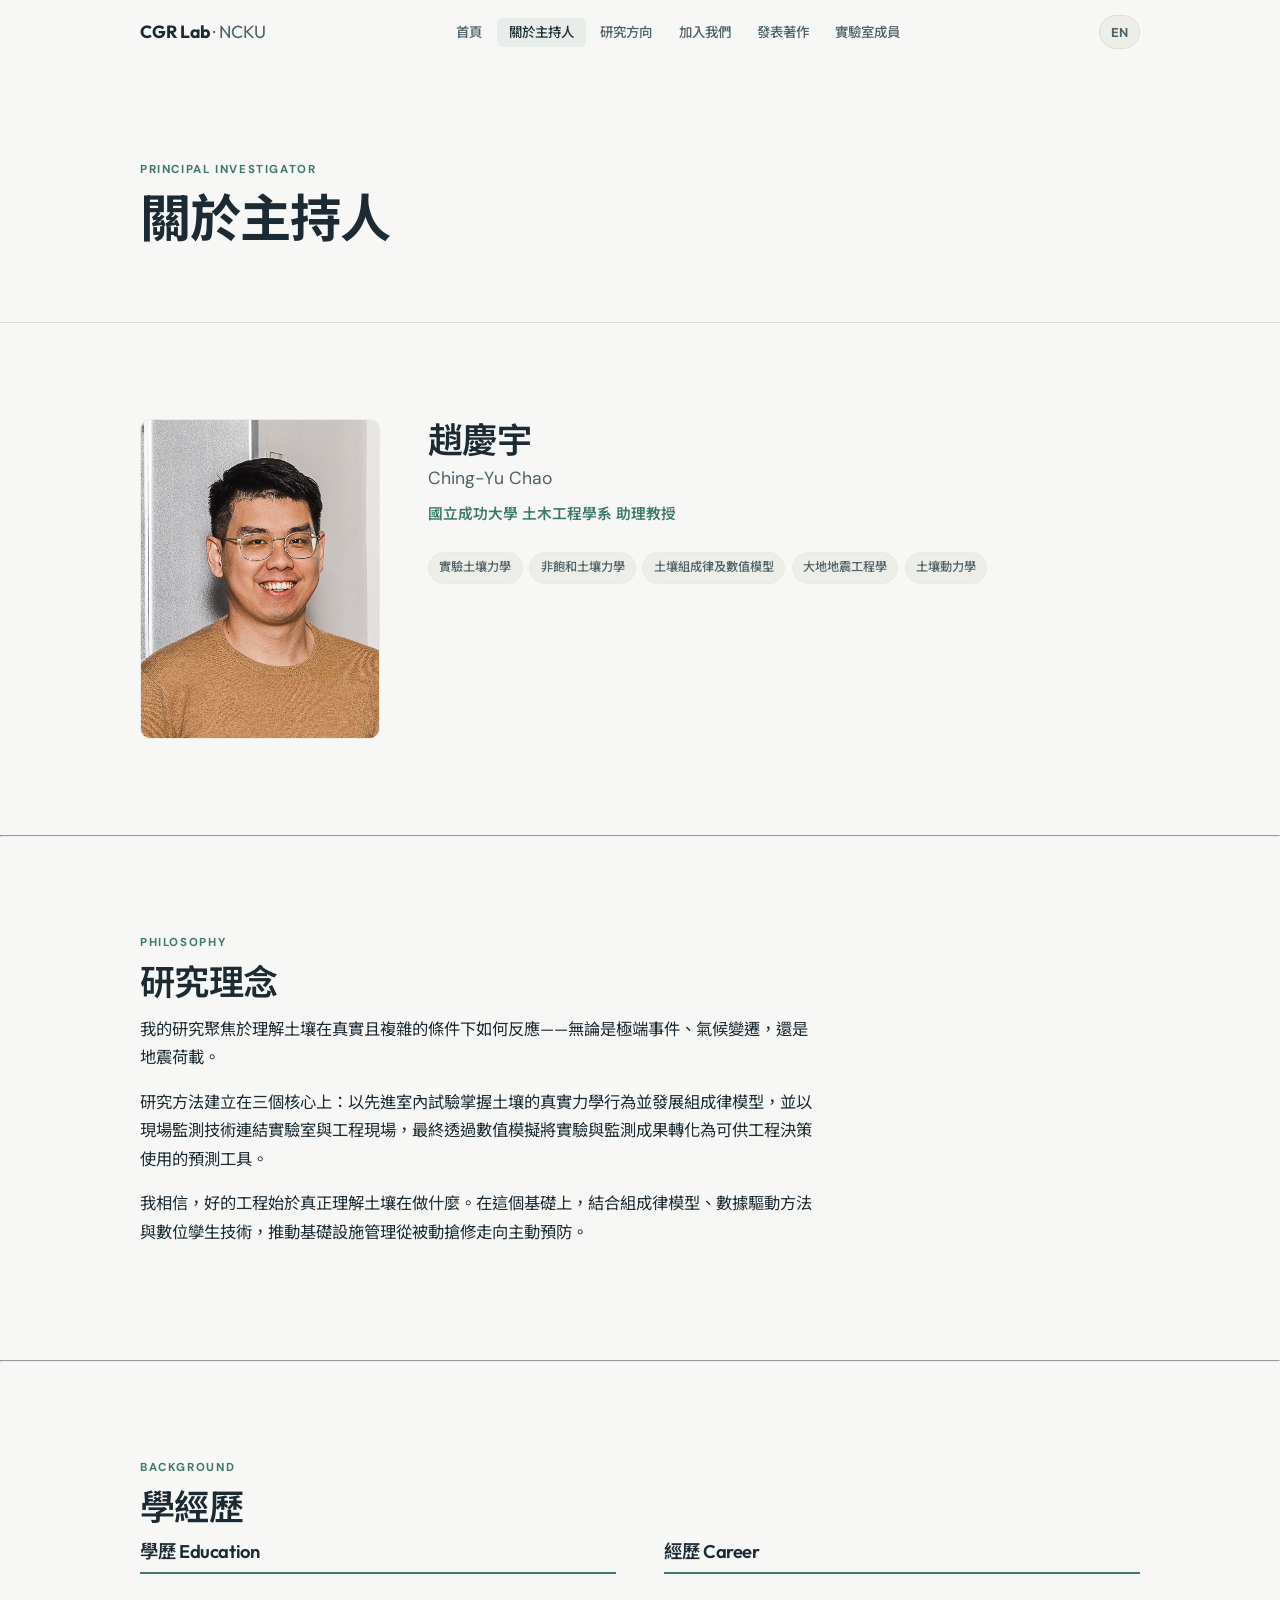
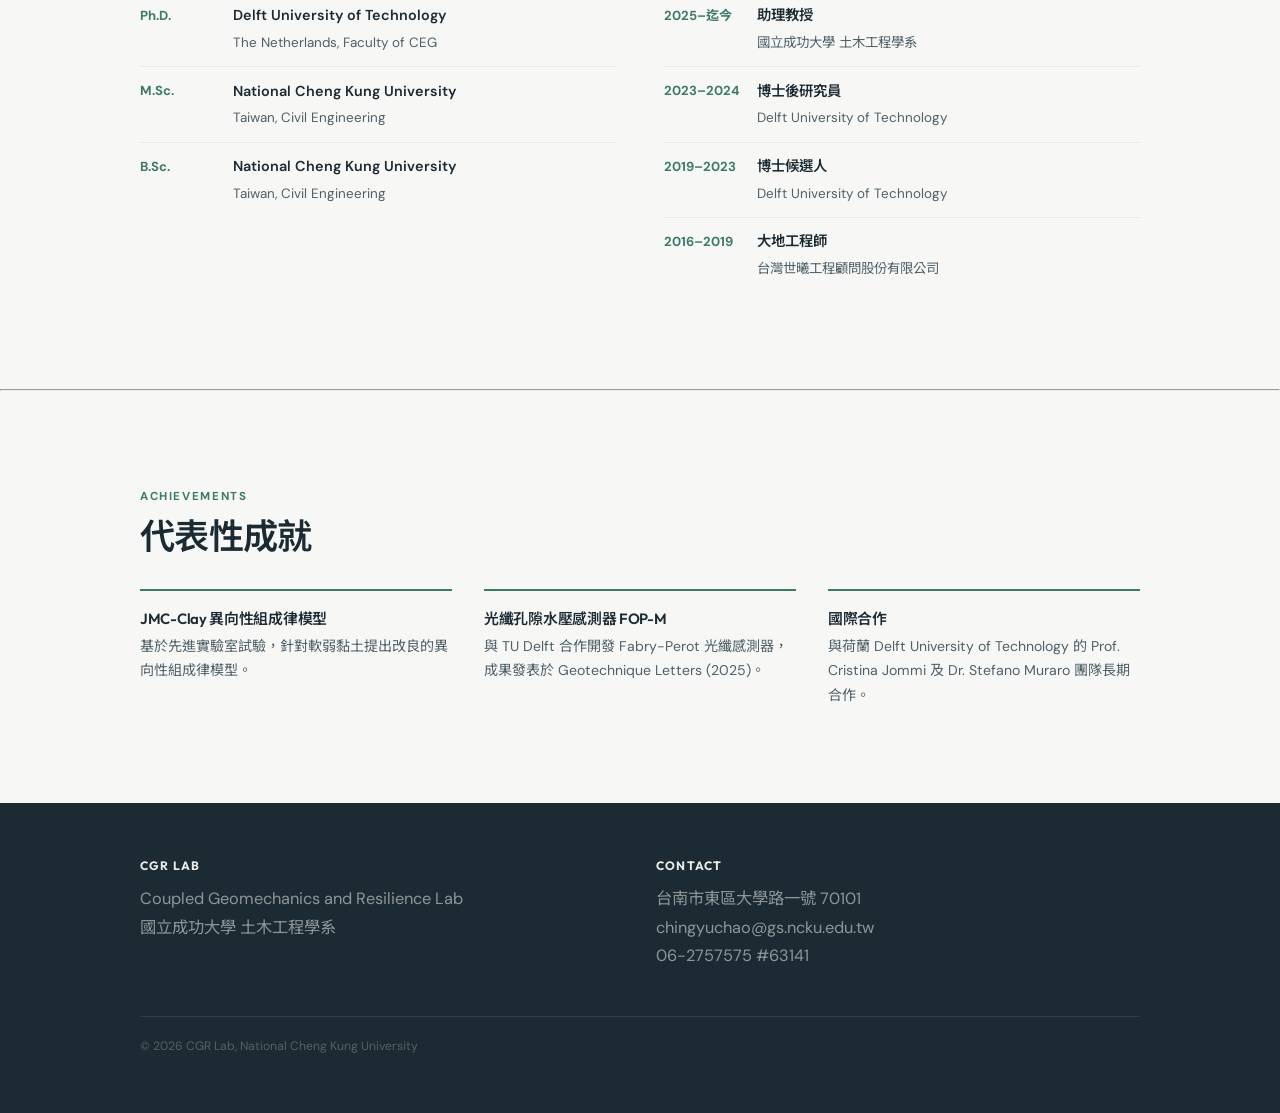
==== commit 5409c827: "Add files via upload Complete CGR Lab website redesign with bilingual support  Site structure: - " ====
--- a/about.html
+++ b/about.html
@@ -1,12 +1,12 @@
 <!DOCTYPE html><html lang="zh-Hant"><head><meta charset="UTF-8"><meta name="viewport" content="width=device-width,initial-scale=1.0"><title>About the PI — CGR Lab | NCKU</title><link rel="stylesheet" href="style.css"></head><body>
-<nav class="nav"><div class="w"><a href="index.html" class="nav-logo">CGR Lab <span>· NCKU</span></a><ul class="nav-links"><li><a href="index.html">Home</a></li><li><a href="about.html" class="active">About PI</a></li><li><a href="research.html">Research</a></li><li><a href="join.html">加入我們</a></li><li><a href="publications.html">Publications</a></li><li><a href="members.html">Members</a></li></ul><button class="nav-toggle" aria-label="Toggle menu"><span></span><span></span><span></span></button></div></nav>
+<nav class="nav"><div class="w"><a href="index.html" class="nav-logo">CGR Lab <span>· NCKU</span></a><ul class="nav-links"><li><a href="index.html">首頁</a></li><li><a href="about.html" class="active">關於主持人</a></li><li><a href="research.html">研究方向</a></li><li><a href="join.html">加入我們</a></li><li><a href="publications.html">發表著作</a></li><li><a href="members.html">實驗室成員</a></li></ul><a href="en/about.html" class="lang-toggle">EN</a><button class="nav-toggle" aria-label="Toggle menu"><span></span><span></span><span></span></button></div></nav>
 <header class="page-head"><div class="w"><span class="label reveal">Principal Investigator</span><h1 class="reveal">關於主持人</h1></div></header>
-<section><div class="w"><div class="profile reveal"><div class="profile-photo">Photo</div><div><h2 class="profile-name">趙慶宇</h2><p class="profile-name-en">Ching-Yu Chao</p><p class="profile-pos">Assistant Professor, Dept. of Civil Engineering, NCKU</p><div class="expertise"><span>Advanced Laboratory Testing</span><span>Unsaturated Soil Mechanics</span><span>Constitutive Modelling</span><span>Earthquake Engineering</span><span>Field Monitoring</span><span>Digital Twin</span></div></div></div></div></section>
+<section><div class="w"><div class="profile reveal"><img src="me.jpg" alt="趙慶宇 Ching-Yu Chao" class="profile-photo" style="object-fit:cover"><div><h2 class="profile-name">趙慶宇</h2><p class="profile-name-en">Ching-Yu Chao</p><p class="profile-pos">國立成功大學 土木工程學系 助理教授</p><div class="expertise"><span>實驗土壤力學</span><span>非飽和土壤力學</span><span>土壤組成律及數值模型</span><span>大地地震工程學</span><span>土壤動力學</span></div></div></div></div></section>
 <hr class="divider">
-<section><div class="w"><span class="label reveal">Philosophy</span><h2 class="reveal">研究理念</h2><div style="max-width:680px" class="reveal"><p>As an assistant professor in the geotechnical engineering group at NCKU, I am committed to advancing our ability to understand and predict how soils behave under complex, real-world conditions — from extreme rainfall and climate change to seismic loading.</p><p>My approach combines three pillars: advanced laboratory testing to capture the true mechanical behaviour of soils, innovative field monitoring to bridge the gap between lab and reality, and numerical modelling to integrate these insights into predictive tools for engineering practice.</p><p>I believe that improving geotechnical resilience starts from the fundamentals — understanding what the soil is truly doing — and extends through data-driven methods, constitutive modelling, and digital twin technologies to enable smarter, more proactive infrastructure management.</p></div></div></section>
+<section><div class="w"><span class="label reveal">Philosophy</span><h2 class="reveal">研究理念</h2><div style="max-width:680px" class="reveal"><p>我的研究聚焦於理解土壤在真實且複雜的條件下如何反應——無論是極端事件、氣候變遷，還是地震荷載。</p><p>研究方法建立在三個核心上：以先進室內試驗掌握土壤的真實力學行為並發展組成律模型，並以現場監測技術連結實驗室與工程現場，最終透過數值模擬將實驗與監測成果轉化為可供工程決策使用的預測工具。</p><p>我相信，好的工程始於真正理解土壤在做什麼。在這個基礎上，結合組成律模型、數據驅動方法與數位孿生技術，推動基礎設施管理從被動搶修走向主動預防。</p></div></div></section>
 <hr class="divider">
-<section><div class="w"><span class="label reveal">Background</span><h2 class="reveal">學經歷</h2><div class="tl-grid reveal"><div class="tl"><h3>學歷 Education</h3><div class="tl-item"><div class="tl-year">Ph.D.</div><div class="tl-text"><strong>Delft University of Technology</strong><span>The Netherlands, Faculty of CEG</span></div></div><div class="tl-item"><div class="tl-year">M.Sc.</div><div class="tl-text"><strong>National Cheng Kung University</strong><span>Taiwan, Civil Engineering</span></div></div><div class="tl-item"><div class="tl-year">B.Sc.</div><div class="tl-text"><strong>National Cheng Kung University</strong><span>Taiwan, Civil Engineering</span></div></div></div><div class="tl"><h3>經歷 Career</h3><div class="tl-item"><div class="tl-year">2025–迄今</div><div class="tl-text"><strong>助理教授</strong><span>國立成功大學 土木工程學系</span></div></div><div class="tl-item"><div class="tl-year">2023–2024</div><div class="tl-text"><strong>博士後研究員</strong><span>Delft University of Technology</span></div></div><div class="tl-item"><div class="tl-year">2019–2023</div><div class="tl-text"><strong>博士候選人</strong><span>Delft University of Technology</span></div></div><div class="tl-item"><div class="tl-year">2016–2019</div><div class="tl-text"><strong>大地工程師</strong><span>中華顧問工程司 CECI</span></div></div></div></div></div></section>
+<section><div class="w"><span class="label reveal">Background</span><h2 class="reveal">學經歷</h2><div class="tl-grid reveal"><div class="tl"><h3>學歷 Education</h3><div class="tl-item"><div class="tl-year">Ph.D.</div><div class="tl-text"><strong>Delft University of Technology</strong><span>The Netherlands, Faculty of CEG</span></div></div><div class="tl-item"><div class="tl-year">M.Sc.</div><div class="tl-text"><strong>National Cheng Kung University</strong><span>Taiwan, Civil Engineering</span></div></div><div class="tl-item"><div class="tl-year">B.Sc.</div><div class="tl-text"><strong>National Cheng Kung University</strong><span>Taiwan, Civil Engineering</span></div></div></div><div class="tl"><h3>經歷 Career</h3><div class="tl-item"><div class="tl-year">2025–迄今</div><div class="tl-text"><strong>助理教授</strong><span>國立成功大學 土木工程學系</span></div></div><div class="tl-item"><div class="tl-year">2023–2024</div><div class="tl-text"><strong>博士後研究員</strong><span>Delft University of Technology</span></div></div><div class="tl-item"><div class="tl-year">2019–2023</div><div class="tl-text"><strong>博士候選人</strong><span>Delft University of Technology</span></div></div><div class="tl-item"><div class="tl-year">2016–2019</div><div class="tl-text"><strong>大地工程師</strong><span>台灣世曦工程顧問股份有限公司</span></div></div></div></div></div></section>
 <hr class="divider">
-<section><div class="w"><span class="label reveal">Achievements</span><h2 class="reveal">代表性成就</h2><div class="hl-row reveal-group" style="margin-top:2rem"><div class="hl reveal"><h4>JMC-Clay 異向性組構模型</h4><p>自主開發，為第一個在 CODE_BRIGHT 有限元素平台中實現的異向性土壤模型。</p></div><div class="hl reveal"><h4>光纖孔隙水壓感測器 FOP-M</h4><p>與 TU Delft 合作開發 Fabry-Perot 光纖感測器，成果發表於 Geotechnique Letters (2025)。</p></div><div class="hl reveal"><h4>國際合作</h4><p>與荷蘭 TU Delft Prof. Cristina Jommi 研究團隊建立長期合作關係。</p></div></div></div></section>
+<section><div class="w"><span class="label reveal">Achievements</span><h2 class="reveal">代表性成就</h2><div class="hl-row reveal-group" style="margin-top:2rem"><div class="hl reveal"><h4>JMC-Clay 異向性組成律模型</h4><p>基於先進實驗室試驗，針對軟弱黏土提出改良的異向性組成律模型。</p></div><div class="hl reveal"><h4>光纖孔隙水壓感測器 FOP-M</h4><p>與 TU Delft 合作開發 Fabry-Perot 光纖感測器，成果發表於 Geotechnique Letters (2025)。</p></div><div class="hl reveal"><h4>國際合作</h4><p>與荷蘭 Delft University of Technology 的 Prof. Cristina Jommi 及 Dr. Stefano Muraro 團隊長期合作。</p></div></div></div></section>
 <footer class="footer"><div class="w"><div class="footer-grid"><div><h4>CGR Lab</h4><p>Coupled Geomechanics and Resilience Lab<br>國立成功大學 土木工程學系</p></div><div><h4>Contact</h4><p>台南市東區大學路一號 70101<br><a href="mailto:chingyuchao@gs.ncku.edu.tw">chingyuchao@gs.ncku.edu.tw</a><br>06-2757575 #63141</p></div></div><div class="footer-bottom">© 2026 CGR Lab, National Cheng Kung University</div></div></footer>
 <script src="main.js"></script></body></html>
--- a/style.css
+++ b/style.css
@@ -27,3 +27,7 @@
 .footer{background:var(--bg-dark);padding:clamp(2.5rem,5vw,3.5rem) 0;color:rgba(255,255,255,.5);font-size:.86rem}.footer-grid{display:grid;grid-template-columns:1fr 1fr;gap:2rem}.footer h4{font-family:var(--hd);font-size:.76rem;font-weight:700;letter-spacing:.1em;text-transform:uppercase;color:rgba(255,255,255,.9);margin-bottom:.7rem}.footer a{color:rgba(255,255,255,.5)}.footer a:hover{color:var(--accent-h)}.footer-bottom{margin-top:1.8rem;padding-top:1.2rem;border-top:1px solid rgba(255,255,255,.08);font-size:.76rem;color:rgba(255,255,255,.25)}
 @media(max-width:900px){.grid-3,.grid-4,.cols-3{grid-template-columns:repeat(2,1fr)}.profile{grid-template-columns:180px 1fr;gap:1.5rem}.tl-grid,.r-item{grid-template-columns:1fr}.r-item.flip{direction:ltr}.hl-row,.learn-row{grid-template-columns:1fr}.footer-grid{grid-template-columns:1fr}}
 @media(max-width:600px){.grid-3,.grid-4,.grid-2,.cols-3,.m-grid{grid-template-columns:1fr}.profile{grid-template-columns:1fr;text-align:center}.profile-photo{max-width:160px;margin:0 auto}.expertise{justify-content:center}.hero{min-height:auto;padding-top:calc(var(--nh) + 2.5rem);padding-bottom:3.5rem}.nav-links{display:none;position:absolute;top:var(--nh);left:0;right:0;flex-direction:column;background:rgba(247,247,245,.96);backdrop-filter:blur(14px);padding:1rem clamp(1.25rem,4vw,2.5rem);border-bottom:1px solid var(--border)}.nav-links.open{display:flex}.nav-toggle{display:block}.hero-btns{flex-direction:column}.hero-btns .btn{width:100%;justify-content:center}}
+
+/* Language Toggle */
+.lang-toggle{font-family:var(--hd);font-size:.8rem;font-weight:600;color:var(--text-2);background:var(--bg-alt);border:1px solid var(--border);padding:.3rem .7rem;border-radius:100px;cursor:pointer;transition:all .2s;text-decoration:none;margin-left:.5rem;white-space:nowrap}
+.lang-toggle:hover{color:var(--text);border-color:var(--accent);background:var(--accent-s)}
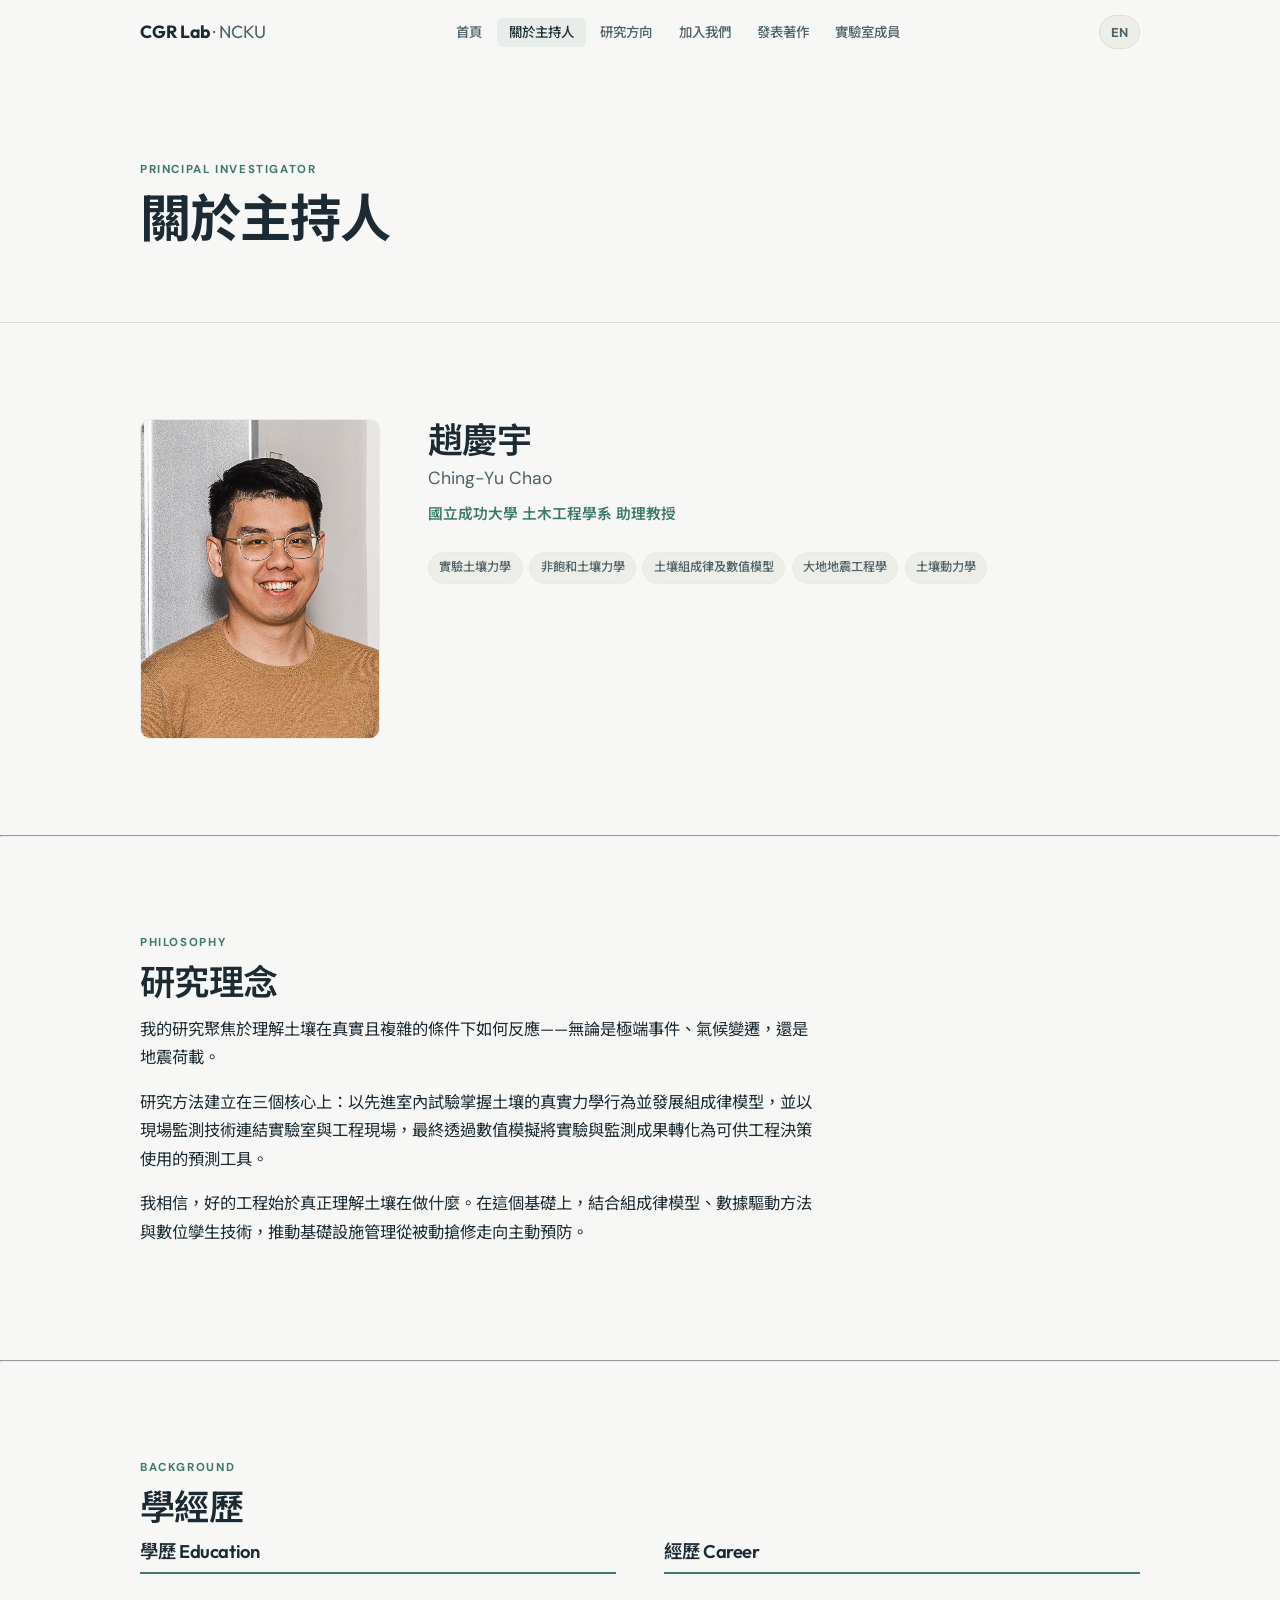
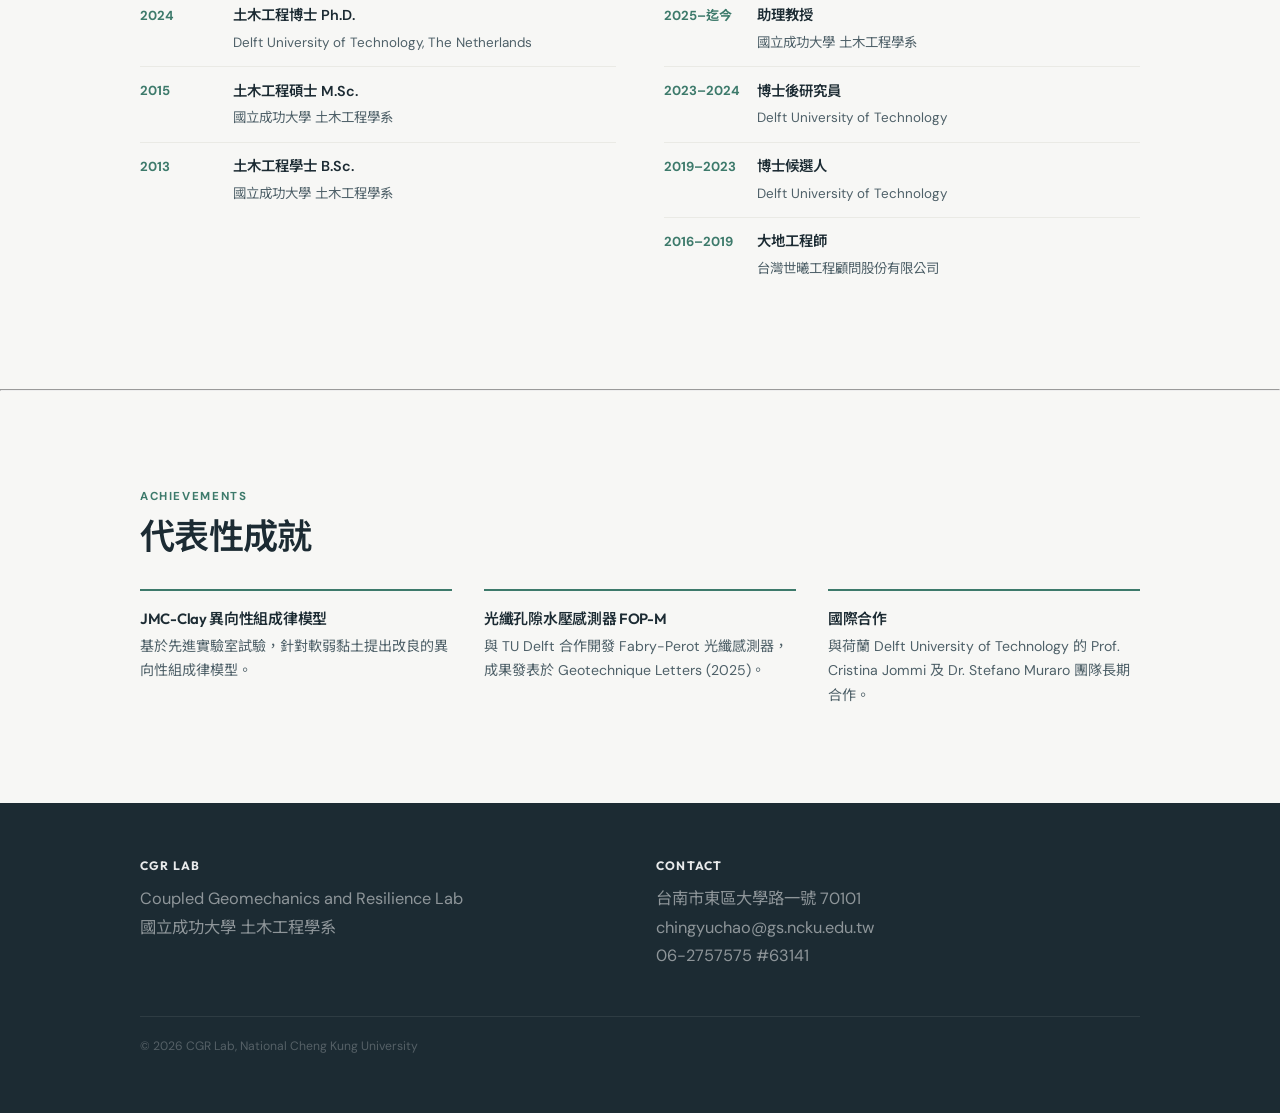
==== commit 6f4ff0ae: "Update members, ongoing projects, publications and CV details Members (zh/en): - Fix 鄭芸樺 → 鄭芸驊 - Add" ====
--- a/about.html
+++ b/about.html
@@ -5,7 +5,7 @@
 <hr class="divider">
 <section><div class="w"><span class="label reveal">Philosophy</span><h2 class="reveal">研究理念</h2><div style="max-width:680px" class="reveal"><p>我的研究聚焦於理解土壤在真實且複雜的條件下如何反應——無論是極端事件、氣候變遷，還是地震荷載。</p><p>研究方法建立在三個核心上：以先進室內試驗掌握土壤的真實力學行為並發展組成律模型，並以現場監測技術連結實驗室與工程現場，最終透過數值模擬將實驗與監測成果轉化為可供工程決策使用的預測工具。</p><p>我相信，好的工程始於真正理解土壤在做什麼。在這個基礎上，結合組成律模型、數據驅動方法與數位孿生技術，推動基礎設施管理從被動搶修走向主動預防。</p></div></div></section>
 <hr class="divider">
-<section><div class="w"><span class="label reveal">Background</span><h2 class="reveal">學經歷</h2><div class="tl-grid reveal"><div class="tl"><h3>學歷 Education</h3><div class="tl-item"><div class="tl-year">Ph.D.</div><div class="tl-text"><strong>Delft University of Technology</strong><span>The Netherlands, Faculty of CEG</span></div></div><div class="tl-item"><div class="tl-year">M.Sc.</div><div class="tl-text"><strong>National Cheng Kung University</strong><span>Taiwan, Civil Engineering</span></div></div><div class="tl-item"><div class="tl-year">B.Sc.</div><div class="tl-text"><strong>National Cheng Kung University</strong><span>Taiwan, Civil Engineering</span></div></div></div><div class="tl"><h3>經歷 Career</h3><div class="tl-item"><div class="tl-year">2025–迄今</div><div class="tl-text"><strong>助理教授</strong><span>國立成功大學 土木工程學系</span></div></div><div class="tl-item"><div class="tl-year">2023–2024</div><div class="tl-text"><strong>博士後研究員</strong><span>Delft University of Technology</span></div></div><div class="tl-item"><div class="tl-year">2019–2023</div><div class="tl-text"><strong>博士候選人</strong><span>Delft University of Technology</span></div></div><div class="tl-item"><div class="tl-year">2016–2019</div><div class="tl-text"><strong>大地工程師</strong><span>台灣世曦工程顧問股份有限公司</span></div></div></div></div></div></section>
+<section><div class="w"><span class="label reveal">Background</span><h2 class="reveal">學經歷</h2><div class="tl-grid reveal"><div class="tl"><h3>學歷 Education</h3><div class="tl-item"><div class="tl-year">2024</div><div class="tl-text"><strong>土木工程博士 Ph.D.</strong><span>Delft University of Technology, The Netherlands</span></div></div><div class="tl-item"><div class="tl-year">2015</div><div class="tl-text"><strong>土木工程碩士 M.Sc.</strong><span>國立成功大學 土木工程學系</span></div></div><div class="tl-item"><div class="tl-year">2013</div><div class="tl-text"><strong>土木工程學士 B.Sc.</strong><span>國立成功大學 土木工程學系</span></div></div></div><div class="tl"><h3>經歷 Career</h3><div class="tl-item"><div class="tl-year">2025–迄今</div><div class="tl-text"><strong>助理教授</strong><span>國立成功大學 土木工程學系</span></div></div><div class="tl-item"><div class="tl-year">2023–2024</div><div class="tl-text"><strong>博士後研究員</strong><span>Delft University of Technology</span></div></div><div class="tl-item"><div class="tl-year">2019–2023</div><div class="tl-text"><strong>博士候選人</strong><span>Delft University of Technology</span></div></div><div class="tl-item"><div class="tl-year">2016–2019</div><div class="tl-text"><strong>大地工程師</strong><span>台灣世曦工程顧問股份有限公司</span></div></div></div></div></div></section>
 <hr class="divider">
 <section><div class="w"><span class="label reveal">Achievements</span><h2 class="reveal">代表性成就</h2><div class="hl-row reveal-group" style="margin-top:2rem"><div class="hl reveal"><h4>JMC-Clay 異向性組成律模型</h4><p>基於先進實驗室試驗，針對軟弱黏土提出改良的異向性組成律模型。</p></div><div class="hl reveal"><h4>光纖孔隙水壓感測器 FOP-M</h4><p>與 TU Delft 合作開發 Fabry-Perot 光纖感測器，成果發表於 Geotechnique Letters (2025)。</p></div><div class="hl reveal"><h4>國際合作</h4><p>與荷蘭 Delft University of Technology 的 Prof. Cristina Jommi 及 Dr. Stefano Muraro 團隊長期合作。</p></div></div></div></section>
 <footer class="footer"><div class="w"><div class="footer-grid"><div><h4>CGR Lab</h4><p>Coupled Geomechanics and Resilience Lab<br>國立成功大學 土木工程學系</p></div><div><h4>Contact</h4><p>台南市東區大學路一號 70101<br><a href="mailto:chingyuchao@gs.ncku.edu.tw">chingyuchao@gs.ncku.edu.tw</a><br>06-2757575 #63141</p></div></div><div class="footer-bottom">© 2026 CGR Lab, National Cheng Kung University</div></div></footer>
